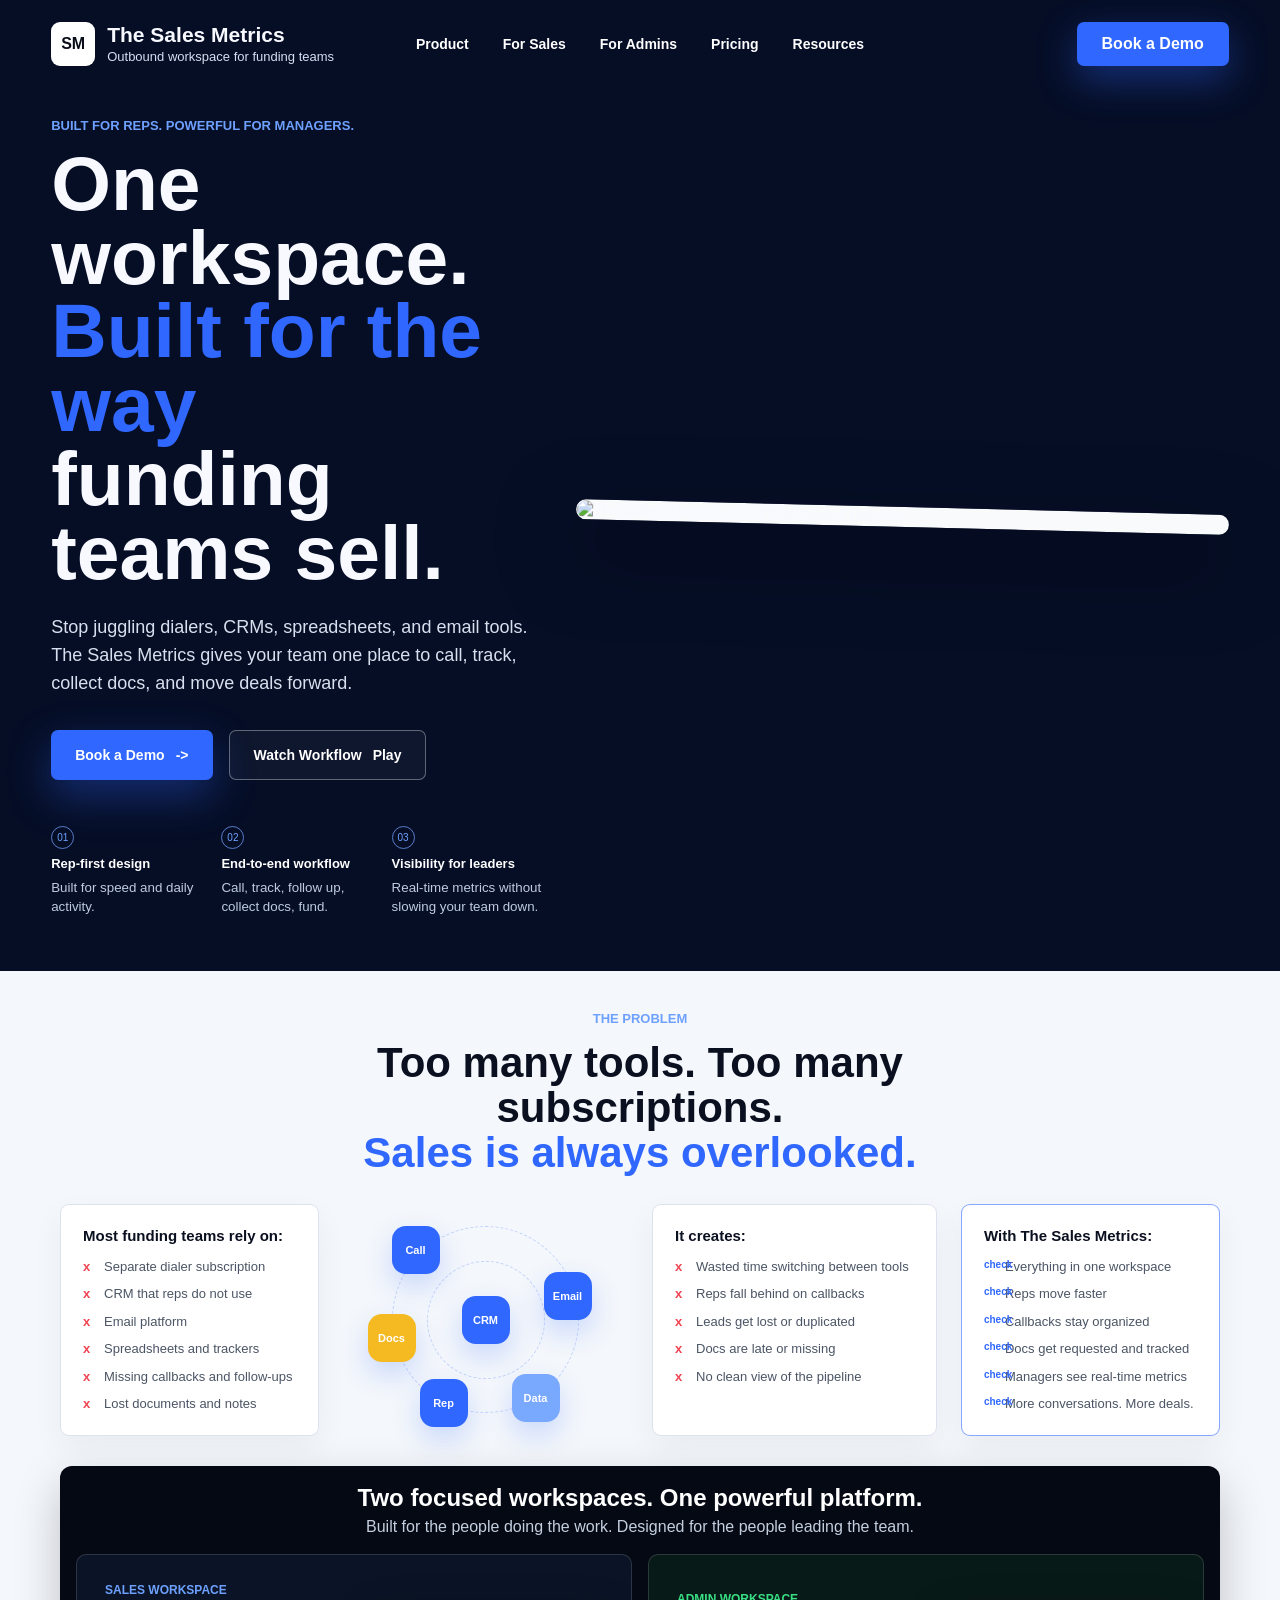
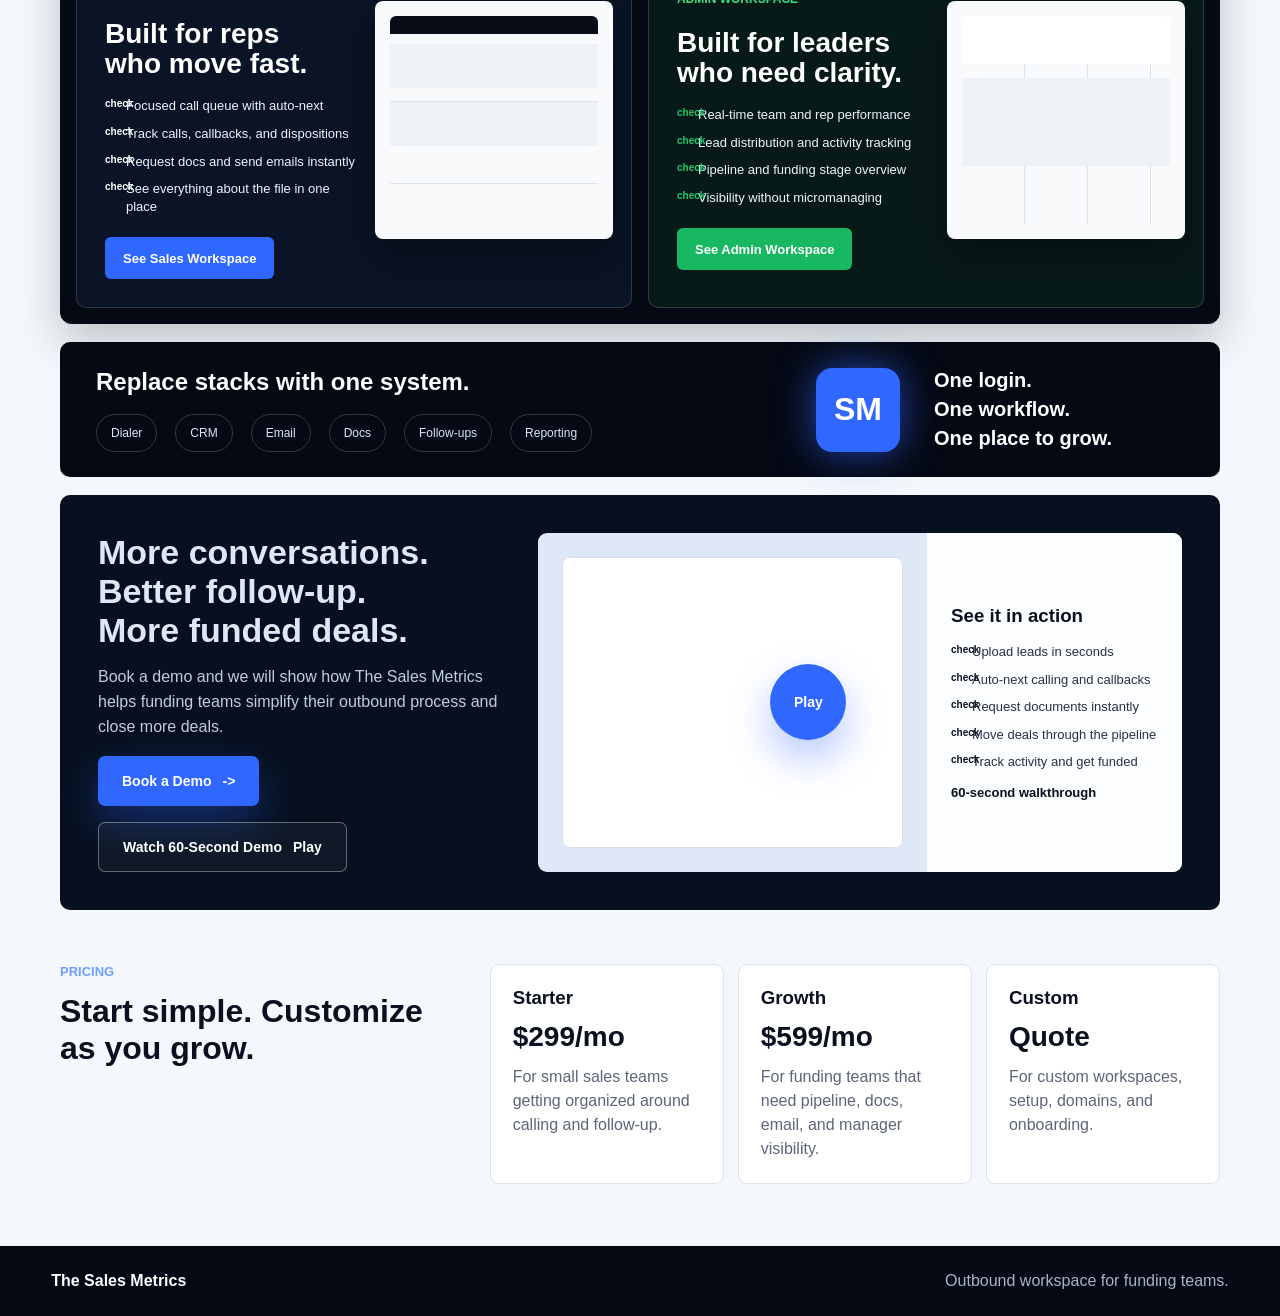
==== index.html @ 5a785427 "Add files via upload" ====
<!doctype html>
<html lang="en">
<head>
  <meta charset="utf-8">
  <meta name="viewport" content="width=device-width, initial-scale=1">
  <title>The Sales Metrics | Funding Dialer and CRM Workspace</title>
  <meta name="description" content="The Sales Metrics is an outbound workspace for funding teams: dialer, CRM pipeline, documents, follow-ups, reporting, and email tools in one platform.">
  <link rel="stylesheet" href="styles.css">
</head>
<body>
  <header class="site-header">
    <a class="brand" href="#top" aria-label="The Sales Metrics home">
      <span class="brand-mark">SM</span>
      <span>
        <strong>The Sales Metrics</strong>
        <small>Outbound workspace for funding teams</small>
      </span>
    </a>
    <nav class="nav-links" aria-label="Primary navigation">
      <a href="#product">Product</a>
      <a href="#sales">For Sales</a>
      <a href="#admins">For Admins</a>
      <a href="#pricing">Pricing</a>
      <a href="#resources">Resources</a>
    </nav>
    <a class="header-action" href="mailto:alexandra@lexcapitalgroup.net?subject=The%20Sales%20Metrics%20demo">Book a Demo</a>
  </header>

  <main id="top">
    <section class="hero">
      <div class="hero-copy">
        <p class="eyebrow">Built for reps. Powerful for managers.</p>
        <h1>One workspace.<br><span>Built for the way</span><br>funding teams sell.</h1>
        <p>Stop juggling dialers, CRMs, spreadsheets, and email tools. The Sales Metrics gives your team one place to call, track, collect docs, and move deals forward.</p>
        <div class="hero-actions">
          <a class="primary-action" href="mailto:alexandra@lexcapitalgroup.net?subject=The%20Sales%20Metrics%20demo">Book a Demo <span>-></span></a>
          <a class="secondary-action" href="#demo">Watch Workflow <span>Play</span></a>
        </div>
        <div class="hero-points">
          <article>
            <span>01</span>
            <strong>Rep-first design</strong>
            <small>Built for speed and daily activity.</small>
          </article>
          <article>
            <span>02</span>
            <strong>End-to-end workflow</strong>
            <small>Call, track, follow up, collect docs, fund.</small>
          </article>
          <article>
            <span>03</span>
            <strong>Visibility for leaders</strong>
            <small>Real-time metrics without slowing your team down.</small>
          </article>
        </div>
      </div>

      <div class="hero-product" aria-label="The Sales Metrics product preview">
        <img class="product-screenshot" src="assets/dialer-preview-redacted.png" alt="The Sales Metrics dialer workspace preview">
      </div>
    </section>

    <section class="problem" id="product">
      <p class="eyebrow center">The problem</p>
      <h2>Too many tools. Too many subscriptions.<br><span>Sales is always overlooked.</span></h2>
      <div class="problem-grid">
        <article class="list-card">
          <h3>Most funding teams rely on:</h3>
          <ul>
            <li>Separate dialer subscription</li>
            <li>CRM that reps do not use</li>
            <li>Email platform</li>
            <li>Spreadsheets and trackers</li>
            <li>Missing callbacks and follow-ups</li>
            <li>Lost documents and notes</li>
          </ul>
        </article>
        <article class="tool-orbit" aria-label="Disconnected sales tools">
          <span>Call</span><span>CRM</span><span>Email</span><span>Docs</span><span>Rep</span><span>Data</span>
        </article>
        <article class="list-card">
          <h3>It creates:</h3>
          <ul>
            <li>Wasted time switching between tools</li>
            <li>Reps fall behind on callbacks</li>
            <li>Leads get lost or duplicated</li>
            <li>Docs are late or missing</li>
            <li>No clean view of the pipeline</li>
          </ul>
        </article>
        <article class="list-card positive">
          <h3>With The Sales Metrics:</h3>
          <ul>
            <li>Everything in one workspace</li>
            <li>Reps move faster</li>
            <li>Callbacks stay organized</li>
            <li>Docs get requested and tracked</li>
            <li>Managers see real-time metrics</li>
            <li>More conversations. More deals.</li>
          </ul>
        </article>
      </div>
    </section>

    <section class="workspace-strip">
      <div class="section-title">
        <h2>Two focused workspaces. One powerful platform.</h2>
        <p>Built for the people doing the work. Designed for the people leading the team.</p>
      </div>
      <div class="workspace-grid">
        <article class="workspace-card sales-card" id="sales">
          <p class="card-label">Sales workspace</p>
          <h3>Built for reps<br>who move fast.</h3>
          <ul>
            <li>Focused call queue with auto-next</li>
            <li>Track calls, callbacks, and dispositions</li>
            <li>Request docs and send emails instantly</li>
            <li>See everything about the file in one place</li>
          </ul>
          <a href="mailto:alexandra@lexcapitalgroup.net?subject=Sales%20workspace%20demo">See Sales Workspace</a>
          <div class="small-preview sales-preview"></div>
        </article>
        <article class="workspace-card admin-card" id="admins">
          <p class="card-label">Admin workspace</p>
          <h3>Built for leaders<br>who need clarity.</h3>
          <ul>
            <li>Real-time team and rep performance</li>
            <li>Lead distribution and activity tracking</li>
            <li>Pipeline and funding stage overview</li>
            <li>Visibility without micromanaging</li>
          </ul>
          <a href="mailto:alexandra@lexcapitalgroup.net?subject=Admin%20workspace%20demo">See Admin Workspace</a>
          <div class="small-preview admin-preview"></div>
        </article>
      </div>
    </section>

    <section class="system-row" id="resources">
      <div>
        <h2>Replace stacks with one system.</h2>
        <div class="stack-flow">
          <span>Dialer</span><span>CRM</span><span>Email</span><span>Docs</span><span>Follow-ups</span><span>Reporting</span>
        </div>
      </div>
      <strong>SM</strong>
      <p>One login.<br>One workflow.<br>One place to grow.</p>
    </section>

    <section class="demo-panel" id="demo">
      <div>
        <h2>More conversations.<br>Better follow-up.<br>More funded deals.</h2>
        <p>Book a demo and we will show how The Sales Metrics helps funding teams simplify their outbound process and close more deals.</p>
        <div class="hero-actions">
          <a class="primary-action" href="mailto:alexandra@lexcapitalgroup.net?subject=The%20Sales%20Metrics%20demo">Book a Demo <span>-></span></a>
          <a class="secondary-action" href="mailto:alexandra@lexcapitalgroup.net?subject=60-second%20demo%20request">Watch 60-Second Demo <span>Play</span></a>
        </div>
      </div>
      <div class="demo-card">
        <button type="button">Play</button>
        <aside>
          <h3>See it in action</h3>
          <ul>
            <li>Upload leads in seconds</li>
            <li>Auto-next calling and callbacks</li>
            <li>Request documents instantly</li>
            <li>Move deals through the pipeline</li>
            <li>Track activity and get funded</li>
          </ul>
          <strong>60-second walkthrough</strong>
        </aside>
      </div>
    </section>

    <section class="pricing" id="pricing">
      <div>
        <p class="eyebrow">Pricing</p>
        <h2>Start simple. Customize as you grow.</h2>
      </div>
      <div class="pricing-grid">
        <article><h3>Starter</h3><strong>$299/mo</strong><p>For small sales teams getting organized around calling and follow-up.</p></article>
        <article><h3>Growth</h3><strong>$599/mo</strong><p>For funding teams that need pipeline, docs, email, and manager visibility.</p></article>
        <article><h3>Custom</h3><strong>Quote</strong><p>For custom workspaces, setup, domains, and onboarding.</p></article>
      </div>
    </section>
  </main>

  <footer class="site-footer">
    <span>The Sales Metrics</span>
    <span>Outbound workspace for funding teams.</span>
  </footer>
</body>
</html>
---- styles.css ----
:root {
  --bg: #050915;
  --bg-2: #07111f;
  --panel: #0a1426;
  --panel-2: #0e1b31;
  --text: #f7f9ff;
  --muted: #aeb9cc;
  --blue: #2f67ff;
  --blue-2: #6ea1ff;
  --green: #22c66b;
  --line: rgba(255, 255, 255, .14);
  --dark-line: rgba(9, 17, 31, .12);
  --white: #ffffff;
  --ink: #0a1020;
}

* { box-sizing: border-box; }
html { scroll-behavior: smooth; }
body {
  margin: 0;
  color: var(--ink);
  font-family: Arial, Helvetica, sans-serif;
  background: #f4f7fb;
}
a { color: inherit; text-decoration: none; }
button, input, select, textarea { font: inherit; }

.site-header {
  position: absolute;
  z-index: 10;
  top: 0;
  left: 0;
  right: 0;
  display: grid;
  grid-template-columns: 1fr auto 1fr;
  align-items: center;
  gap: 24px;
  padding: 22px clamp(22px, 4vw, 64px);
  color: var(--text);
}
.brand {
  display: inline-flex;
  align-items: center;
  gap: 12px;
  min-width: 0;
}
.brand-mark {
  display: grid;
  width: 44px;
  height: 44px;
  place-items: center;
  border-radius: 9px;
  color: #080d18;
  background: #fff;
  font-weight: 900;
  font-size: 16px;
}
.brand strong { display: block; font-size: 21px; line-height: 1; }
.brand small { display: block; margin-top: 4px; color: #d6def0; font-size: 13px; }
.nav-links {
  display: flex;
  align-items: center;
  gap: 34px;
  color: #fff;
  font-size: 14px;
  font-weight: 800;
}
.header-action {
  justify-self: end;
  display: inline-flex;
  align-items: center;
  justify-content: center;
  min-height: 44px;
  padding: 0 25px;
  border-radius: 7px;
  color: #fff;
  background: var(--blue);
  font-weight: 900;
  box-shadow: 0 14px 38px rgba(47, 103, 255, .38);
}

.hero {
  position: relative;
  display: grid;
  grid-template-columns: minmax(360px, .86fr) minmax(520px, 1.14fr);
  gap: 32px;
  min-height: 680px;
  overflow: hidden;
  padding: 118px clamp(22px, 4vw, 64px) 54px;
  color: var(--text);
  background: #030713;
}
.hero::before {
  content: "";
  position: absolute;
  inset: 0;
  background: rgba(47, 103, 255, .08);
}
.hero-copy,
.hero-product {
  position: relative;
  z-index: 1;
}
.hero-copy {
  align-self: center;
  max-width: 650px;
}
.eyebrow {
  margin: 0 0 14px;
  color: var(--blue-2);
  font-size: 13px;
  font-weight: 900;
  letter-spacing: 0;
  text-transform: uppercase;
}
.eyebrow.center { text-align: center; }
h1, h2, h3, h4, p { margin-top: 0; }
h1 {
  margin-bottom: 25px;
  font-size: clamp(52px, 6vw, 86px);
  line-height: .96;
  letter-spacing: 0;
}
h1 span { color: var(--blue); }
.hero-copy > p:not(.eyebrow) {
  max-width: 570px;
  margin-bottom: 32px;
  color: #d8e0ef;
  font-size: 18px;
  line-height: 1.55;
}
.hero-actions {
  display: flex;
  flex-wrap: wrap;
  gap: 16px;
}
.primary-action,
.secondary-action {
  display: inline-flex;
  align-items: center;
  justify-content: center;
  gap: 11px;
  min-height: 50px;
  padding: 0 24px;
  border-radius: 7px;
  font-size: 14px;
  font-weight: 900;
}
.primary-action {
  color: #fff;
  background: var(--blue);
  box-shadow: 0 16px 42px rgba(47, 103, 255, .35);
}
.secondary-action {
  border: 1px solid rgba(255, 255, 255, .34);
  color: #fff;
  background: rgba(255, 255, 255, .04);
}
.hero-points {
  display: grid;
  grid-template-columns: repeat(3, minmax(0, 1fr));
  gap: 18px;
  margin-top: 46px;
}
.hero-points article {
  display: grid;
  gap: 7px;
  min-width: 0;
}
.hero-points span {
  display: grid;
  width: 23px;
  height: 23px;
  place-items: center;
  border: 1px solid rgba(115, 160, 255, .75);
  border-radius: 50%;
  color: var(--blue-2);
  font-size: 10px;
}
.hero-points strong { color: #fff; font-size: 13px; }
.hero-points small { color: #bfcbdd; line-height: 1.45; }

.hero-product {
  display: grid;
  align-items: center;
  min-width: 0;
}
.product-screenshot {
  display: block;
  width: 100%;
  border: 1px solid rgba(255, 255, 255, .22);
  border-radius: 18px;
  background: #f8fafc;
  box-shadow: 0 28px 80px rgba(0, 0, 0, .62);
  transform: rotate(1.4deg);
}
.app-preview {
  display: grid;
  grid-template-columns: 170px 1fr;
  min-height: 520px;
  overflow: hidden;
  border: 1px solid rgba(255, 255, 255, .22);
  border-radius: 18px;
  background: #f8fafc;
  box-shadow: 0 28px 80px rgba(0, 0, 0, .62);
  transform: rotate(1.4deg);
}
.preview-sidebar {
  display: grid;
  align-content: start;
  gap: 12px;
  padding: 18px;
  border-right: 1px solid #d8dee8;
  background: #eef2f7;
  color: #111827;
}
.mini-brand {
  display: flex;
  align-items: center;
  gap: 8px;
  margin-bottom: 8px;
  font-size: 12px;
  font-weight: 900;
}
.mini-brand span {
  display: grid;
  width: 28px;
  height: 28px;
  place-items: center;
  border-radius: 6px;
  color: #fff;
  background: #111827;
}
.preview-sidebar label {
  color: #64748b;
  font-size: 10px;
  font-weight: 900;
  text-transform: uppercase;
}
.mini-input,
.check-line {
  height: 34px;
  border: 1px solid #d7dde7;
  border-radius: 5px;
  background: #fff;
}
.mini-input.short { width: 80%; }
.check-line { height: 13px; border: 0; background: #dce5f2; }
.preview-sidebar button,
.preview-top button,
.send-button {
  min-height: 32px;
  border: 0;
  border-radius: 5px;
  color: #fff;
  background: #060a12;
  font-size: 11px;
  font-weight: 900;
}
.preview-main {
  display: grid;
  align-content: start;
  gap: 12px;
  padding: 18px;
  color: #111827;
}
.preview-top {
  display: flex;
  align-items: center;
  justify-content: space-between;
  gap: 16px;
}
.preview-top h3 { margin-bottom: 2px; font-size: 18px; }
.preview-top p { margin: 0; color: #64748b; font-size: 12px; }
.preview-top button { padding: 0 13px; background: #fff; color: #111827; border: 1px solid #d7dde7; }
.preview-tabs {
  display: flex;
  flex-wrap: wrap;
  gap: 7px;
}
.preview-tabs span {
  display: inline-flex;
  align-items: center;
  min-height: 26px;
  padding: 0 10px;
  border: 1px solid #d7dde7;
  border-radius: 5px;
  background: #fff;
  font-size: 10px;
  font-weight: 900;
}
.preview-tabs .active { color: #fff; background: #050914; border-color: #050914; }
.preview-stats {
  display: grid;
  grid-template-columns: repeat(4, 1fr);
  gap: 9px;
}
.preview-stats div,
.preview-grid section,
.preview-grid aside {
  border: 1px solid #d7dde7;
  border-radius: 8px;
  background: #fff;
}
.preview-stats div { padding: 13px; }
.preview-stats strong { display: block; font-size: 19px; }
.preview-stats small { color: #64748b; }
.preview-grid {
  display: grid;
  grid-template-columns: minmax(0, 1fr) 190px;
  gap: 10px;
}
.preview-grid section,
.preview-grid aside { padding: 14px; }
.preview-grid h4 { margin-bottom: 10px; font-size: 13px; }
.call-box {
  display: grid;
  min-height: 90px;
  place-items: center;
  border: 1px dashed #c7d0dd;
  border-radius: 6px;
  color: #64748b;
  font-size: 12px;
}
.form-grid {
  display: grid;
  grid-template-columns: repeat(2, 1fr);
  gap: 8px;
  margin: 12px 0;
}
.form-grid span,
.preview-grid aside div {
  display: block;
  height: 37px;
  border: 1px solid #d7dde7;
  border-radius: 5px;
  background: #f8fafc;
}
.send-button { width: 48%; }
.preview-grid aside strong { display: block; margin-bottom: 4px; font-size: 15px; }
.preview-grid aside p { color: #64748b; font-size: 12px; }
.preview-grid aside div { margin-top: 8px; height: 45px; }

.problem,
.workspace-strip,
.system-row,
.demo-panel,
.pricing {
  width: min(1160px, calc(100% - 44px));
  margin: 0 auto;
}
.problem { padding: 40px 0 30px; }
.problem h2 {
  margin: 0 auto 28px;
  max-width: 720px;
  text-align: center;
  font-size: clamp(28px, 4vw, 42px);
  line-height: 1.08;
}
.problem h2 span { color: var(--blue); }
.problem-grid {
  display: grid;
  grid-template-columns: 1fr 1.1fr 1.1fr 1fr;
  gap: 24px;
  align-items: stretch;
}
.list-card {
  padding: 22px;
  border: 1px solid #dce3ef;
  border-radius: 9px;
  background: #fff;
  box-shadow: 0 12px 32px rgba(19, 33, 56, .05);
}
.list-card h3 { font-size: 15px; margin-bottom: 14px; }
.list-card ul,
.workspace-card ul,
.demo-card ul {
  display: grid;
  gap: 10px;
  margin: 0;
  padding: 0;
  list-style: none;
}
.list-card li,
.workspace-card li,
.demo-card li {
  position: relative;
  padding-left: 21px;
  color: #4b5565;
  font-size: 13px;
  line-height: 1.35;
}
.list-card li::before {
  content: "x";
  position: absolute;
  left: 0;
  color: #f04452;
  font-weight: 900;
}
.list-card.positive { border-color: rgba(47, 103, 255, .58); }
.list-card.positive li::before {
  content: "check";
  color: var(--blue);
  font-size: 10px;
}
.tool-orbit {
  position: relative;
  display: grid;
  min-height: 210px;
  place-items: center;
}
.tool-orbit::before,
.tool-orbit::after {
  content: "";
  position: absolute;
  border: 1px dashed rgba(47, 103, 255, .25);
  border-radius: 50%;
}
.tool-orbit::before { width: 185px; height: 185px; }
.tool-orbit::after { width: 116px; height: 116px; }
.tool-orbit span {
  position: absolute;
  display: grid;
  width: 48px;
  height: 48px;
  place-items: center;
  border-radius: 14px;
  color: #fff;
  background: var(--blue);
  box-shadow: 0 12px 28px rgba(47, 103, 255, .22);
  font-size: 11px;
  font-weight: 900;
}
.tool-orbit span:nth-child(1) { transform: translate(-70px, -70px); }
.tool-orbit span:nth-child(2) { transform: translate(0, 0); }
.tool-orbit span:nth-child(3) { transform: translate(82px, -24px); }
.tool-orbit span:nth-child(4) { transform: translate(-94px, 18px); background: #f5ba22; }
.tool-orbit span:nth-child(5) { transform: translate(-42px, 83px); }
.tool-orbit span:nth-child(6) { transform: translate(50px, 78px); background: #79a8ff; }

.workspace-strip {
  margin-top: 0;
  padding: 18px 16px 16px;
  border-radius: 12px;
  color: #fff;
  background: #050914;
  box-shadow: 0 18px 46px rgba(5, 9, 20, .22);
}
.section-title { text-align: center; }
.section-title h2 { margin-bottom: 6px; font-size: 24px; }
.section-title p { margin-bottom: 18px; color: #c4cfdf; }
.workspace-grid {
  display: grid;
  grid-template-columns: repeat(2, 1fr);
  gap: 16px;
}
.workspace-card {
  position: relative;
  display: grid;
  min-height: 332px;
  align-content: center;
  overflow: hidden;
  padding: 28px 48% 28px 28px;
  border: 1px solid var(--line);
  border-radius: 10px;
  background: var(--panel);
}
.admin-card { background: #081a18; }
.card-label {
  margin-bottom: 22px;
  color: var(--blue-2);
  font-size: 12px;
  font-weight: 900;
  text-transform: uppercase;
}
.admin-card .card-label { color: #38df83; }
.workspace-card h3 { margin-bottom: 18px; font-size: 28px; line-height: 1.08; }
.workspace-card li { color: #eef4ff; }
.workspace-card li::before,
.demo-card li::before {
  content: "check";
  position: absolute;
  left: 0;
  color: #fff;
  font-size: 10px;
  font-weight: 900;
}
.admin-card li::before { color: var(--green); }
.workspace-card a {
  display: inline-flex;
  align-items: center;
  justify-content: center;
  width: fit-content;
  min-height: 42px;
  margin-top: 22px;
  padding: 0 18px;
  border-radius: 6px;
  color: #fff;
  background: var(--blue);
  font-size: 13px;
  font-weight: 900;
}
.admin-card a { background: #17b861; }
.small-preview {
  position: absolute;
  top: 46px;
  right: 18px;
  width: 43%;
  height: 238px;
  border: 1px solid rgba(255, 255, 255, .18);
  border-radius: 8px;
  background: #f8fafc;
  box-shadow: 0 18px 40px rgba(0, 0, 0, .34);
}
.small-preview::before {
  content: "";
  position: absolute;
  inset: 14px;
  border-radius: 6px;
  background:
    linear-gradient(#080d18 0 18px, transparent 18px 28px, #eef2f7 28px 72px, transparent 72px 86px, #eef2f7 86px 130px, transparent 130px),
    repeating-linear-gradient(0deg, transparent 0 40px, #dce3ef 40px 41px);
}
.admin-preview::before {
  background:
    linear-gradient(#fff 0 48px, transparent 48px 62px, #eef2f7 62px 150px, transparent 150px),
    repeating-linear-gradient(90deg, transparent 0 62px, #dce3ef 62px 63px);
}

.system-row {
  display: grid;
  grid-template-columns: 1fr 90px 250px;
  gap: 28px;
  align-items: center;
  margin-top: 18px;
  padding: 24px 36px;
  border-radius: 10px;
  color: #fff;
  background: #050914;
}
.system-row h2 { margin-bottom: 18px; font-size: 24px; }
.stack-flow {
  display: flex;
  flex-wrap: wrap;
  gap: 18px;
}
.stack-flow span {
  display: inline-flex;
  align-items: center;
  min-height: 38px;
  padding: 0 14px;
  border: 1px solid rgba(255,255,255,.18);
  border-radius: 999px;
  color: #dbe6fb;
  font-size: 12px;
}
.system-row > strong {
  display: grid;
  width: 84px;
  height: 84px;
  place-items: center;
  border-radius: 16px;
  background: var(--blue);
  box-shadow: 0 0 38px rgba(47, 103, 255, .65);
  font-size: 32px;
}
.system-row p {
  margin: 0;
  color: #fff;
  font-size: 20px;
  font-weight: 900;
  line-height: 1.45;
}

.demo-panel {
  display: grid;
  grid-template-columns: .78fr 1.22fr;
  gap: 28px;
  align-items: stretch;
  margin-top: 18px;
  padding: 38px;
  border-radius: 10px;
  color: #fff;
  background: #07101f;
}
.demo-panel h2 {
  margin-bottom: 16px;
  color: #dfe7f7;
  font-size: 34px;
  line-height: 1.14;
}
.demo-panel p {
  max-width: 420px;
  color: #c1ccdd;
  line-height: 1.55;
}
.demo-card {
  position: relative;
  display: grid;
  grid-template-columns: 1fr 255px;
  min-height: 230px;
  overflow: hidden;
  border-radius: 9px;
  background: #dfe8f6;
}
.demo-card::before {
  content: "";
  margin: 24px;
  border-radius: 8px;
  background: #fff;
  box-shadow: inset 0 0 0 1px #d8dee8;
}
.demo-card button {
  position: absolute;
  left: 42%;
  top: 50%;
  width: 76px;
  height: 76px;
  border: 0;
  border-radius: 50%;
  color: #fff;
  background: var(--blue);
  box-shadow: 0 18px 40px rgba(47, 103, 255, .36);
  font-size: 14px;
  font-weight: 900;
  transform: translate(-50%, -50%);
}
.demo-card aside {
  display: grid;
  align-content: center;
  padding: 24px;
  color: var(--ink);
  background: rgba(255, 255, 255, .92);
}
.demo-card h3 { margin-bottom: 16px; }
.demo-card li { color: #263247; }
.demo-card li::before { color: var(--ink); }
.demo-card strong { margin-top: 14px; font-size: 13px; }

.pricing {
  display: grid;
  grid-template-columns: .55fr 1fr;
  gap: 28px;
  padding: 54px 0 62px;
}
.pricing h2 { font-size: 32px; }
.pricing-grid {
  display: grid;
  grid-template-columns: repeat(3, 1fr);
  gap: 14px;
}
.pricing-grid article {
  padding: 22px;
  border: 1px solid #dce3ef;
  border-radius: 9px;
  background: #fff;
}
.pricing-grid h3 { margin-bottom: 12px; }
.pricing-grid strong { display: block; margin-bottom: 12px; font-size: 28px; }
.pricing-grid p { margin-bottom: 0; color: #5c6677; line-height: 1.5; }

.site-footer {
  display: flex;
  justify-content: space-between;
  gap: 18px;
  padding: 26px clamp(22px, 4vw, 64px);
  color: #aab4c5;
  background: #050914;
}
.site-footer span:first-child { color: #fff; font-weight: 900; }

@media (max-width: 1050px) {
  .site-header { grid-template-columns: 1fr auto; }
  .nav-links { display: none; }
  .hero { grid-template-columns: 1fr; padding-top: 110px; }
  .product-screenshot { transform: none; }
  .app-preview { transform: none; }
  .problem-grid { grid-template-columns: repeat(2, 1fr); }
  .workspace-grid,
  .demo-panel,
  .pricing { grid-template-columns: 1fr; }
  .system-row { grid-template-columns: 1fr; }
}

@media (max-width: 720px) {
  .site-header {
    position: relative;
    grid-template-columns: 1fr;
    background: #050914;
  }
  .header-action { justify-self: stretch; }
  .hero {
    min-height: auto;
    padding-top: 42px;
  }
  .hero-points,
  .problem-grid,
  .pricing-grid,
  .preview-stats,
  .preview-grid { grid-template-columns: 1fr; }
  .app-preview { grid-template-columns: 1fr; }
  .preview-sidebar { display: none; }
  .workspace-card { padding: 24px; }
  .small-preview { position: relative; top: auto; right: auto; width: 100%; margin-top: 20px; }
  .demo-card { grid-template-columns: 1fr; }
  .demo-card::before { min-height: 180px; }
  .demo-card button { left: 50%; top: 36%; }
  .primary-action,
  .secondary-action { width: 100%; }
  .site-footer { flex-direction: column; }
}
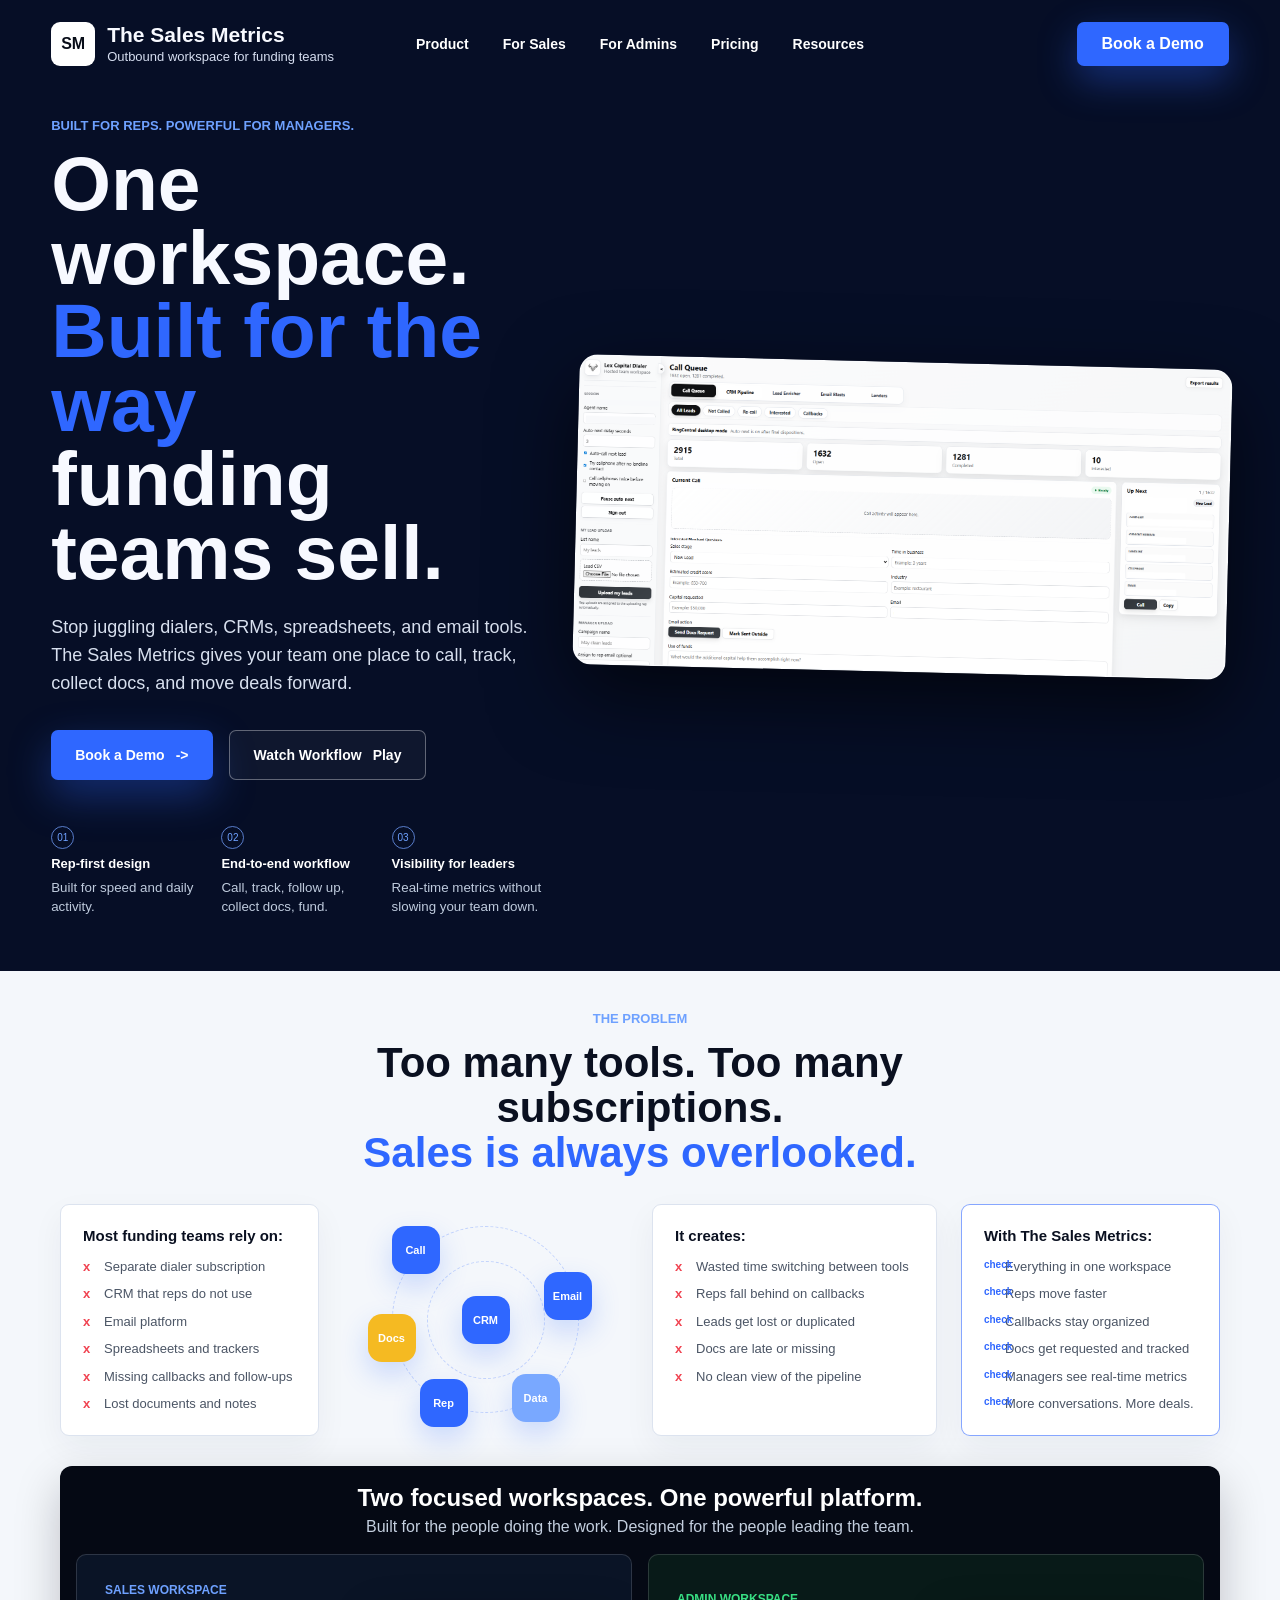
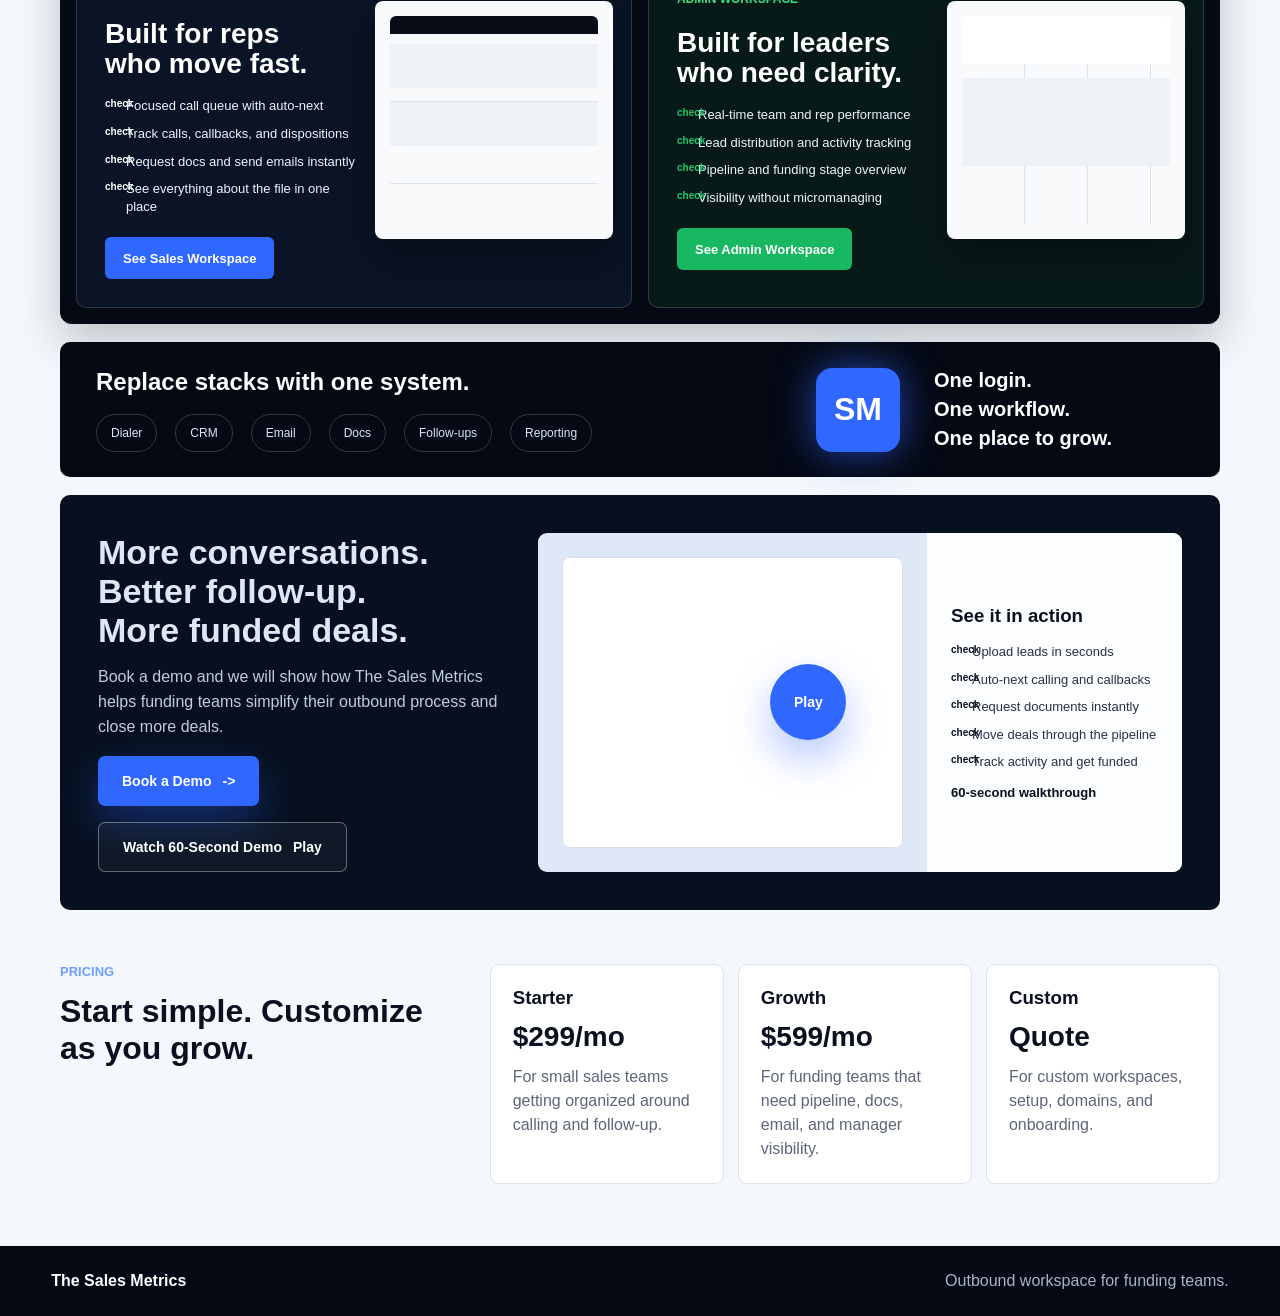
==== commit 691ec5da: "Add files via upload" ====
--- a/index.html
+++ b/index.html
@@ -156,7 +156,7 @@
         </div>
       </div>
       <div class="demo-card">
-        <button type="button">Play</button>
+        <a class="demo-play-button" href="mailto:alexandra@lexcapitalgroup.net?subject=60-second%20demo%20request">Play</a>
         <aside>
           <h3>See it in action</h3>
           <ul>
--- a/styles.css
+++ b/styles.css
@@ -610,8 +610,11 @@
   background: #fff;
   box-shadow: inset 0 0 0 1px #d8dee8;
 }
-.demo-card button {
-  position: absolute;
+.demo-play-button {
+  position: absolute;
+  display: inline-flex;
+  align-items: center;
+  justify-content: center;
   left: 42%;
   top: 50%;
   width: 76px;
@@ -623,6 +626,7 @@
   box-shadow: 0 18px 40px rgba(47, 103, 255, .36);
   font-size: 14px;
   font-weight: 900;
+  text-decoration: none;
   transform: translate(-50%, -50%);
 }
 .demo-card aside {
@@ -704,7 +708,7 @@
   .small-preview { position: relative; top: auto; right: auto; width: 100%; margin-top: 20px; }
   .demo-card { grid-template-columns: 1fr; }
   .demo-card::before { min-height: 180px; }
-  .demo-card button { left: 50%; top: 36%; }
+  .demo-play-button { left: 50%; top: 36%; }
   .primary-action,
   .secondary-action { width: 100%; }
   .site-footer { flex-direction: column; }
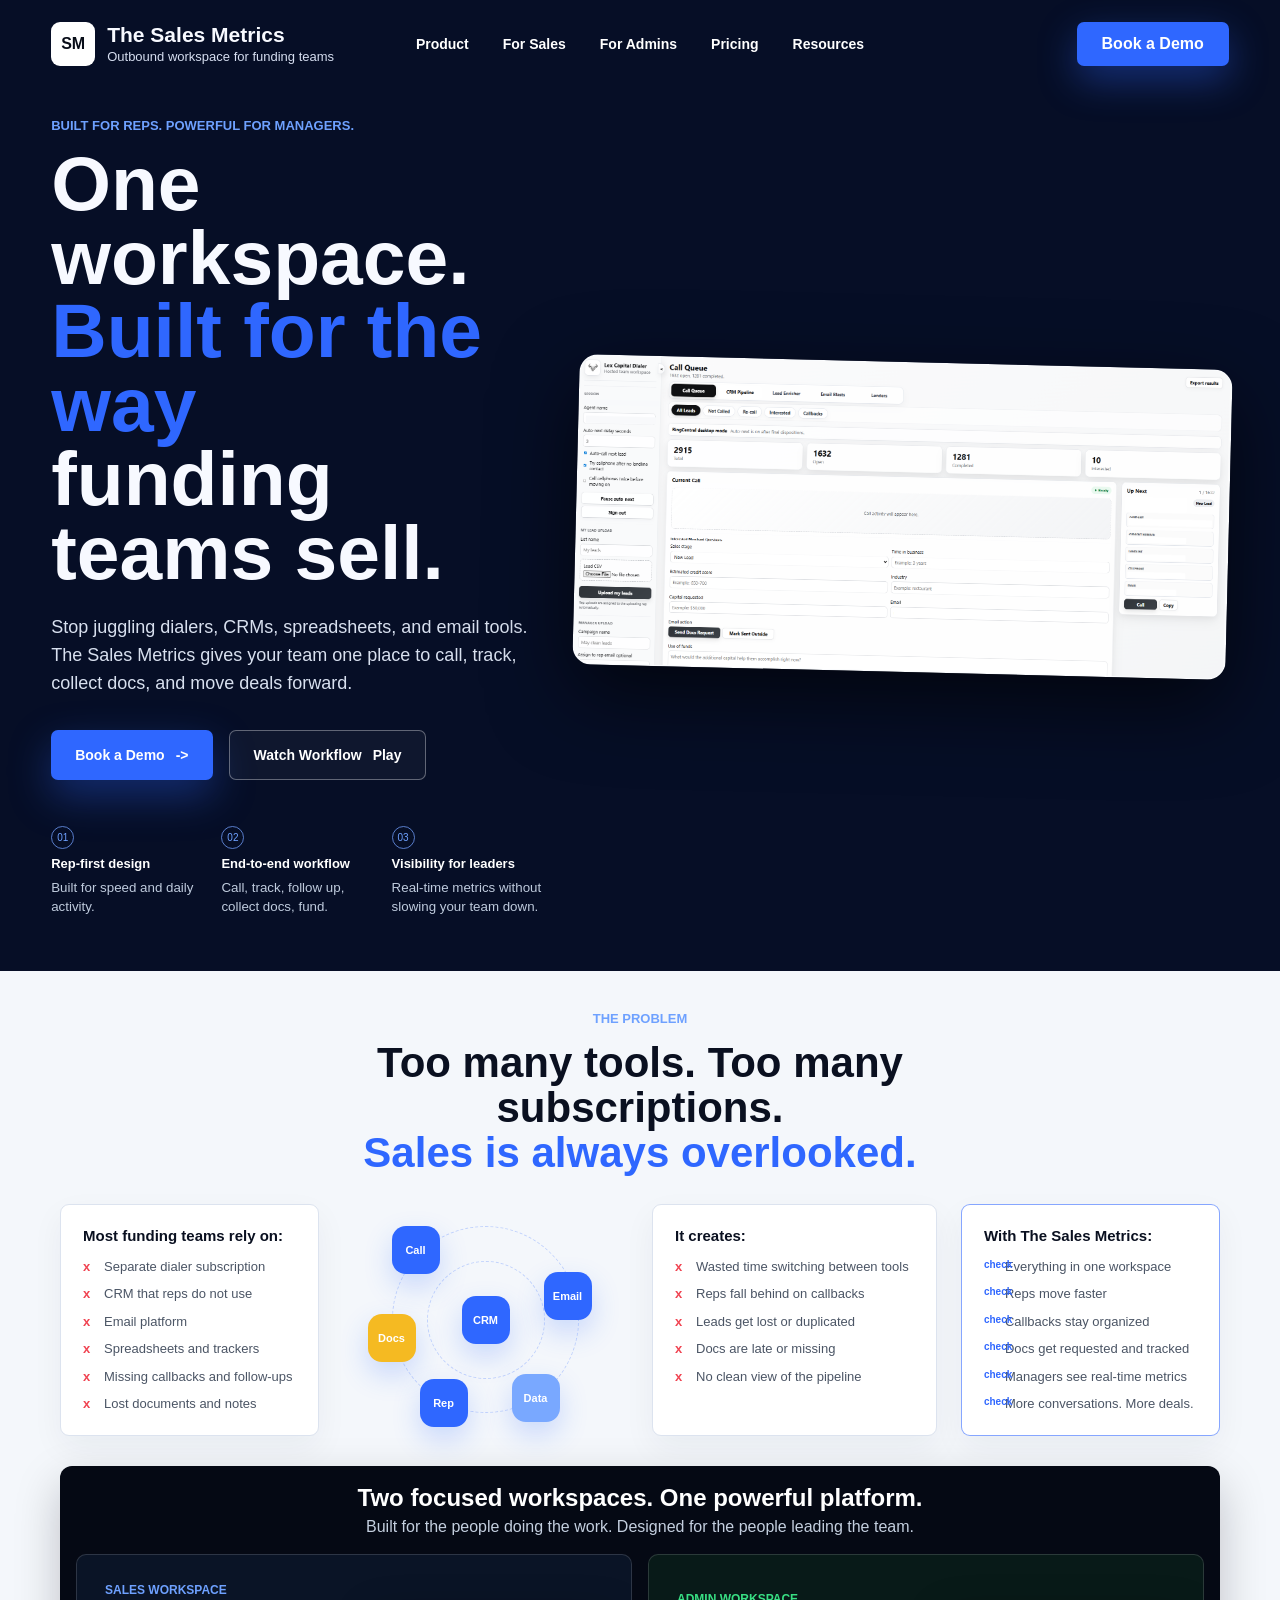
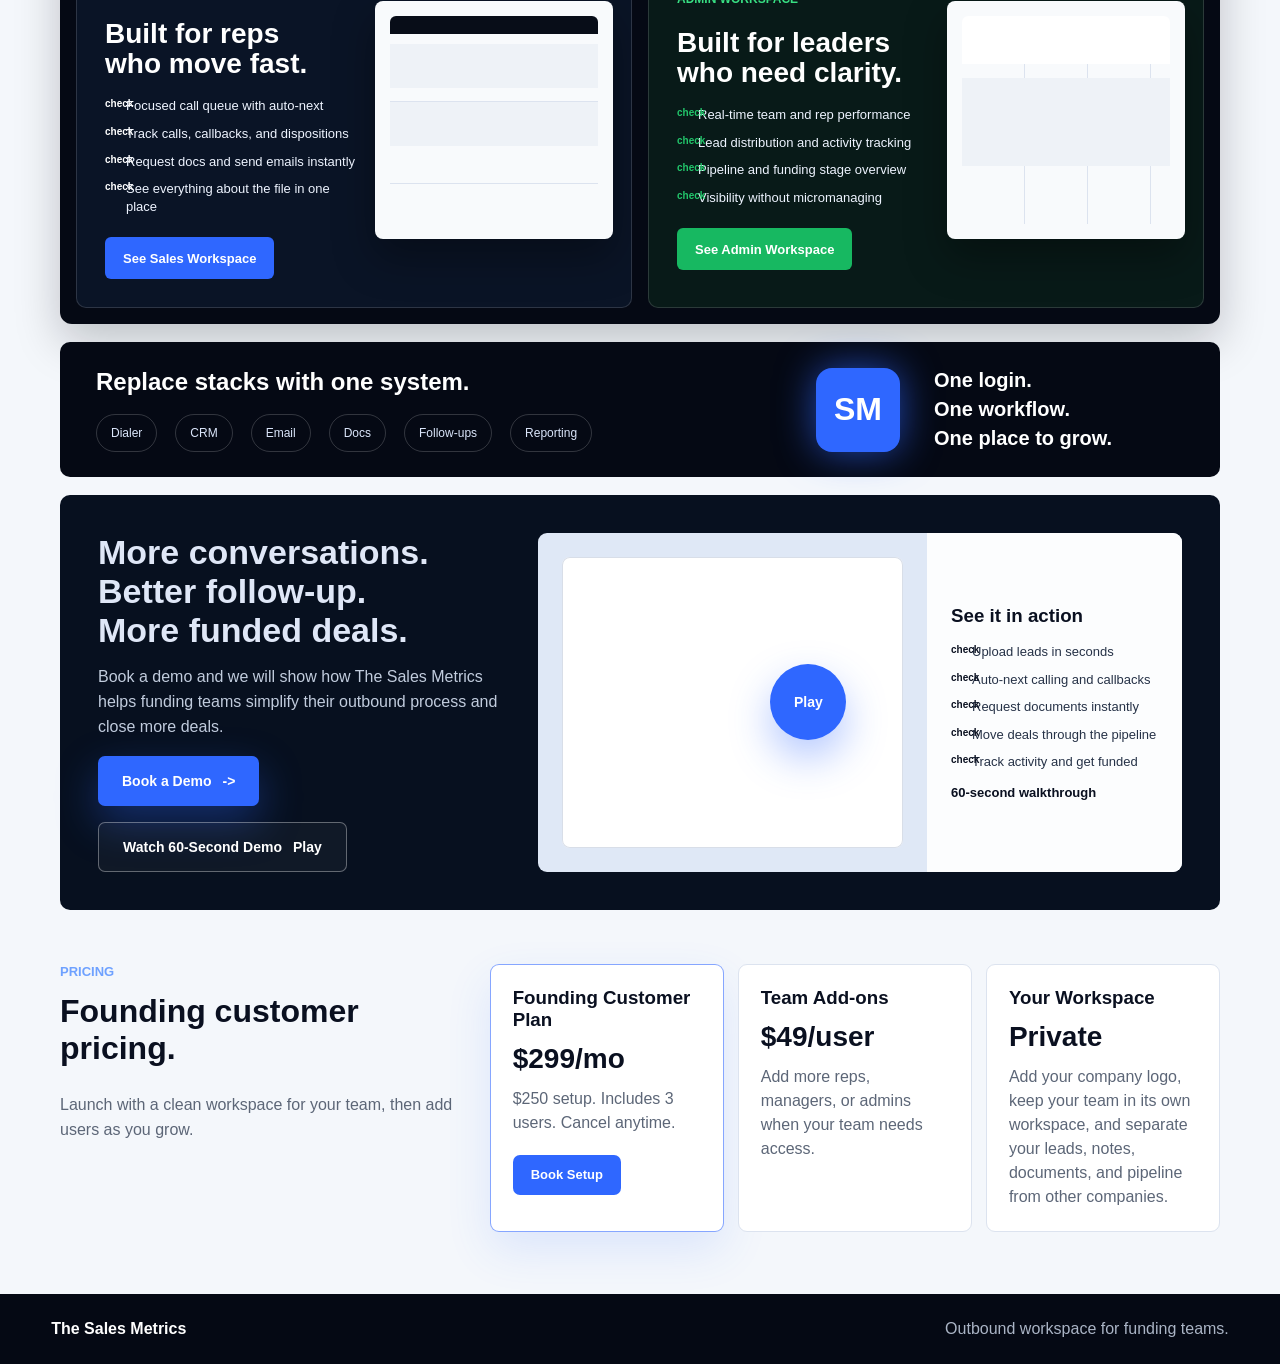
==== commit 158f750a: "Add files via upload" ====
--- a/index.html
+++ b/index.html
@@ -174,12 +174,26 @@
     <section class="pricing" id="pricing">
       <div>
         <p class="eyebrow">Pricing</p>
-        <h2>Start simple. Customize as you grow.</h2>
+        <h2>Founding customer pricing.</h2>
+        <p class="pricing-note">Launch with a clean workspace for your team, then add users as you grow.</p>
       </div>
       <div class="pricing-grid">
-        <article><h3>Starter</h3><strong>$299/mo</strong><p>For small sales teams getting organized around calling and follow-up.</p></article>
-        <article><h3>Growth</h3><strong>$599/mo</strong><p>For funding teams that need pipeline, docs, email, and manager visibility.</p></article>
-        <article><h3>Custom</h3><strong>Quote</strong><p>For custom workspaces, setup, domains, and onboarding.</p></article>
+        <article class="featured-price">
+          <h3>Founding Customer Plan</h3>
+          <strong>$299/mo</strong>
+          <p>$250 setup. Includes 3 users. Cancel anytime.</p>
+          <a href="mailto:alexandra@lexcapitalgroup.net?subject=Founding%20customer%20plan">Book Setup</a>
+        </article>
+        <article>
+          <h3>Team Add-ons</h3>
+          <strong>$49/user</strong>
+          <p>Add more reps, managers, or admins when your team needs access.</p>
+        </article>
+        <article>
+          <h3>Your Workspace</h3>
+          <strong>Private</strong>
+          <p>Add your company logo, keep your team in its own workspace, and separate your leads, notes, documents, and pipeline from other companies.</p>
+        </article>
       </div>
     </section>
   </main>
--- a/styles.css
+++ b/styles.css
@@ -648,12 +648,19 @@
   padding: 54px 0 62px;
 }
 .pricing h2 { font-size: 32px; }
+.pricing-note {
+  margin-top: 12px;
+  color: #5c6677;
+  line-height: 1.55;
+}
 .pricing-grid {
   display: grid;
   grid-template-columns: repeat(3, 1fr);
   gap: 14px;
 }
 .pricing-grid article {
+  display: grid;
+  align-content: start;
   padding: 22px;
   border: 1px solid #dce3ef;
   border-radius: 9px;
@@ -662,6 +669,25 @@
 .pricing-grid h3 { margin-bottom: 12px; }
 .pricing-grid strong { display: block; margin-bottom: 12px; font-size: 28px; }
 .pricing-grid p { margin-bottom: 0; color: #5c6677; line-height: 1.5; }
+.pricing-grid .featured-price {
+  border-color: rgba(47, 103, 255, .58);
+  box-shadow: 0 18px 46px rgba(47, 103, 255, .12);
+}
+.pricing-grid a {
+  display: inline-flex;
+  align-items: center;
+  justify-content: center;
+  width: fit-content;
+  min-height: 40px;
+  margin-top: 20px;
+  padding: 0 18px;
+  border-radius: 7px;
+  color: #fff;
+  background: var(--blue);
+  font-size: 13px;
+  font-weight: 900;
+  text-decoration: none;
+}
 
 .site-footer {
   display: flex;
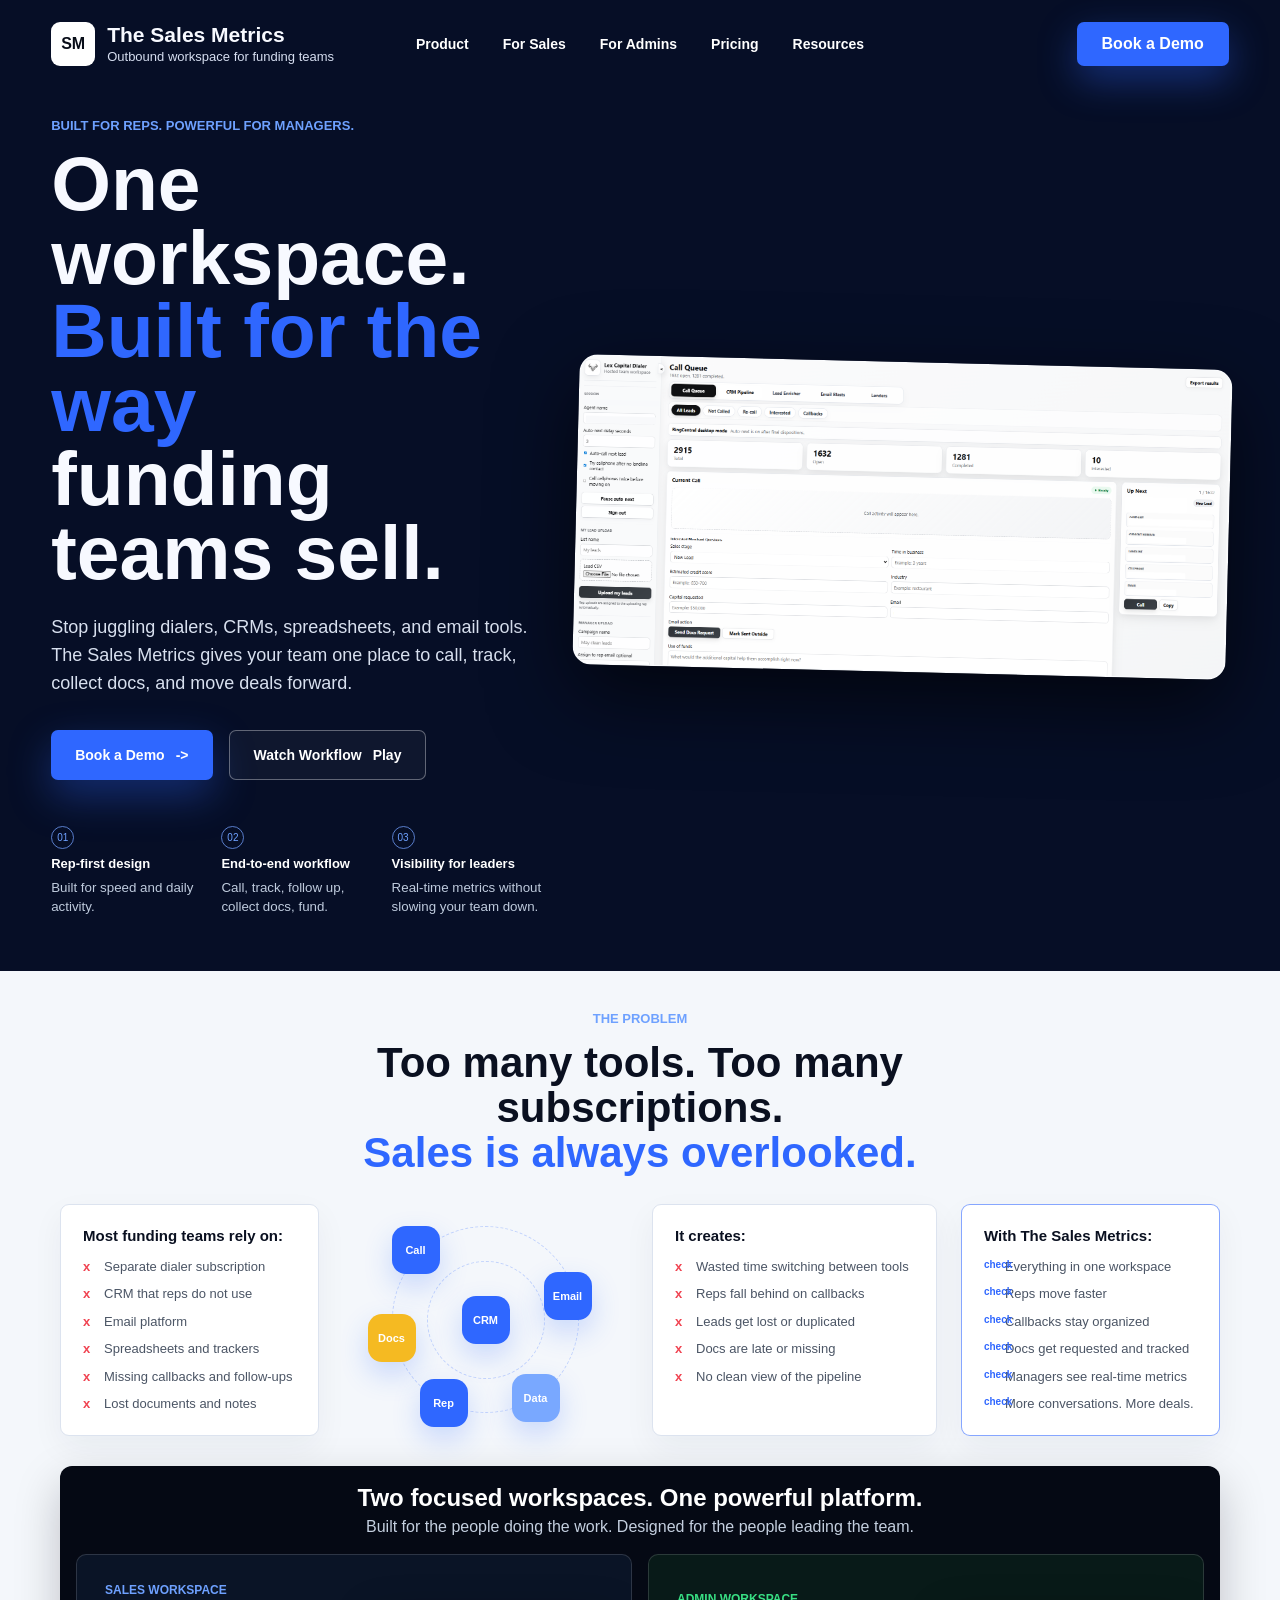
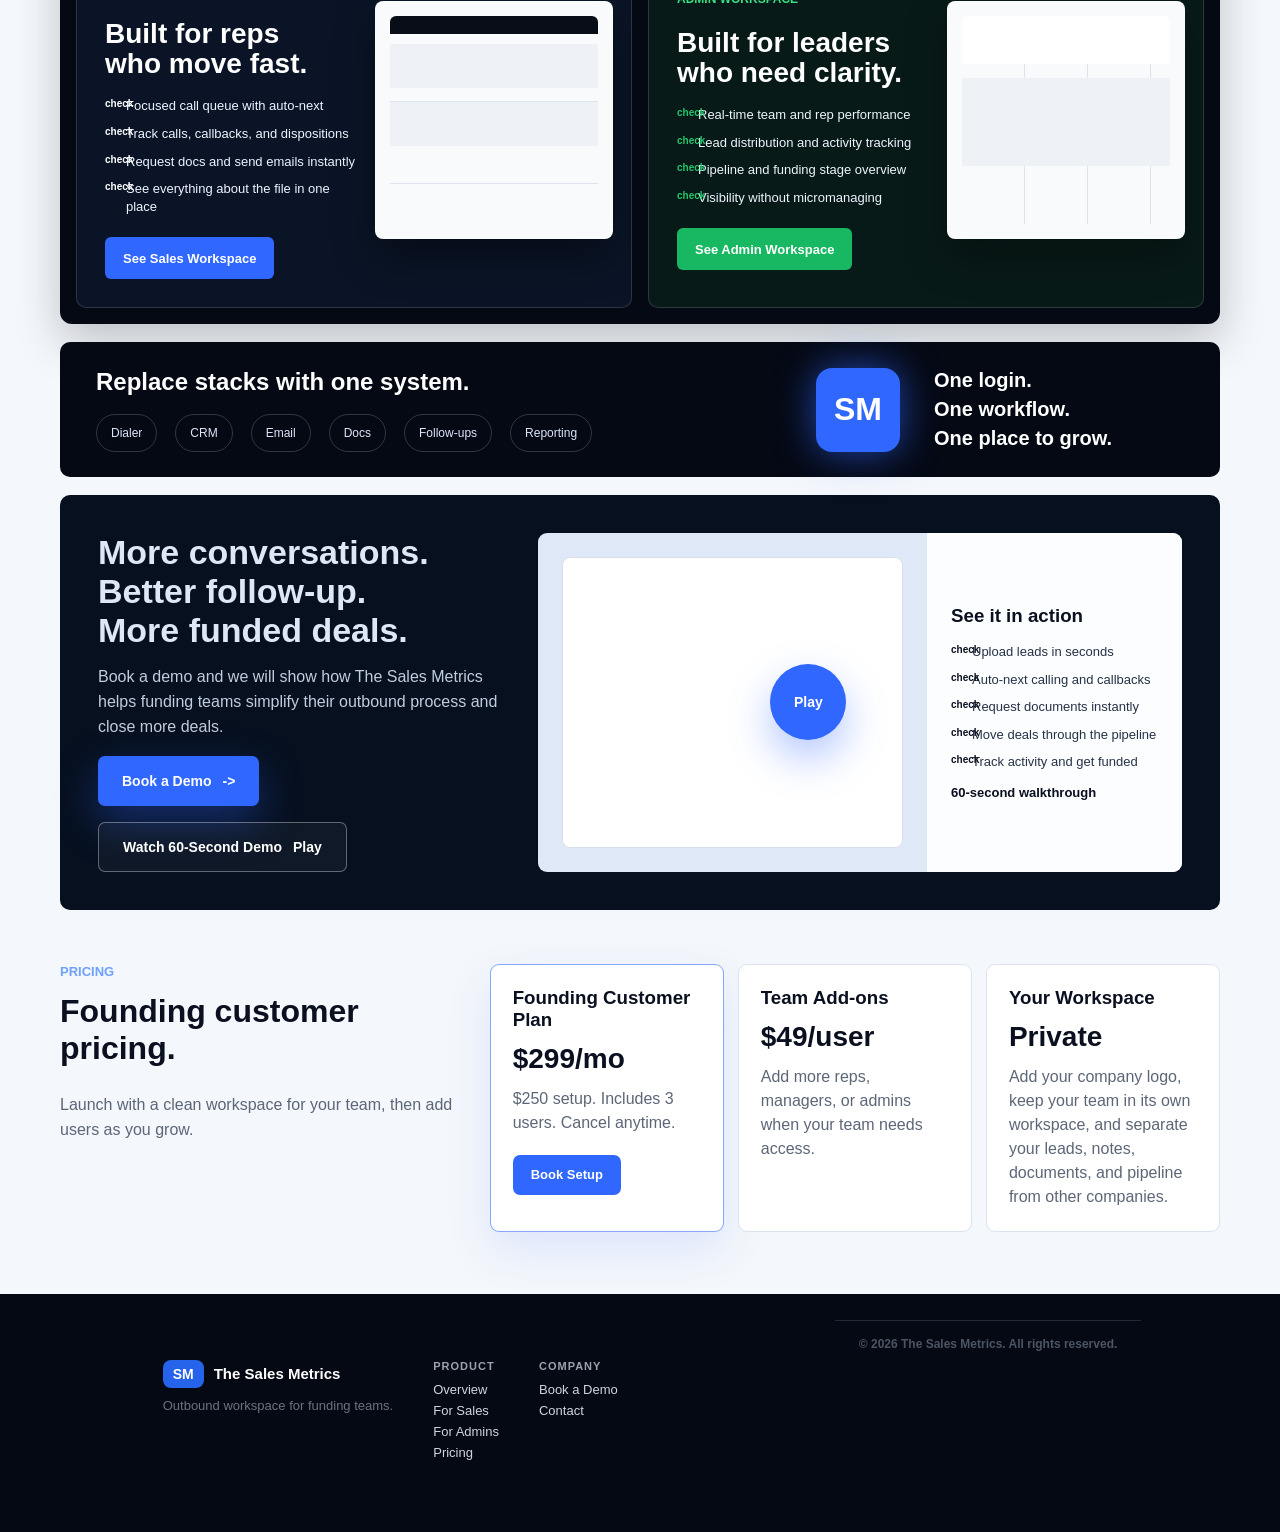
==== commit 8f638fdb: "Add files via upload" ====
--- a/index.html
+++ b/index.html
@@ -17,9 +17,9 @@
       </span>
     </a>
     <nav class="nav-links" aria-label="Primary navigation">
-      <a href="#product">Product</a>
-      <a href="#sales">For Sales</a>
-      <a href="#admins">For Admins</a>
+      <a href="/product.html">Product</a>
+      <a href="/for-sales.html">For Sales</a>
+      <a href="/for-admins.html">For Admins</a>
       <a href="#pricing">Pricing</a>
       <a href="#resources">Resources</a>
     </nav>
@@ -199,8 +199,32 @@
   </main>
 
   <footer class="site-footer">
-    <span>The Sales Metrics</span>
-    <span>Outbound workspace for funding teams.</span>
+    <div style="display:flex;flex-wrap:wrap;gap:40px;max-width:960px;margin:0 auto;padding:40px 24px;">
+      <div style="flex:1;min-width:200px;">
+        <div style="display:flex;align-items:center;gap:10px;margin-bottom:8px;">
+          <span style="background:#2563eb;border-radius:8px;color:#fff;font-weight:900;padding:6px 10px;font-size:14px;">SM</span>
+          <strong style="color:#fff;font-size:15px;">The Sales Metrics</strong>
+        </div>
+        <small style="color:#6b7280;font-size:13px;">Outbound workspace for funding teams.</small>
+      </div>
+      <div style="display:flex;gap:40px;flex-wrap:wrap;">
+        <div>
+          <strong style="color:#9ca3af;font-size:11px;text-transform:uppercase;letter-spacing:1px;display:block;margin-bottom:10px;">Product</strong>
+          <a href="/product.html" style="color:#d1d5db;text-decoration:none;font-size:13px;display:block;margin-bottom:6px;">Overview</a>
+          <a href="/for-sales.html" style="color:#d1d5db;text-decoration:none;font-size:13px;display:block;margin-bottom:6px;">For Sales</a>
+          <a href="/for-admins.html" style="color:#d1d5db;text-decoration:none;font-size:13px;display:block;margin-bottom:6px;">For Admins</a>
+          <a href="#pricing" style="color:#d1d5db;text-decoration:none;font-size:13px;display:block;margin-bottom:6px;">Pricing</a>
+        </div>
+        <div>
+          <strong style="color:#9ca3af;font-size:11px;text-transform:uppercase;letter-spacing:1px;display:block;margin-bottom:10px;">Company</strong>
+          <a href="mailto:alexandra@lexcapitalgroup.net?subject=The%20Sales%20Metrics%20demo" style="color:#d1d5db;text-decoration:none;font-size:13px;display:block;margin-bottom:6px;">Book a Demo</a>
+          <a href="mailto:alexandra@lexcapitalgroup.net?subject=Contact" style="color:#d1d5db;text-decoration:none;font-size:13px;display:block;margin-bottom:6px;">Contact</a>
+        </div>
+      </div>
+    </div>
+    <div style="border-top:1px solid #1f2937;max-width:960px;margin:0 auto;padding:16px 24px;display:flex;justify-content:space-between;flex-wrap:wrap;gap:8px;">
+      <span style="color:#4b5563;font-size:12px;">© 2026 The Sales Metrics. All rights reserved.</span>
+    </div>
   </footer>
 </body>
 </html>
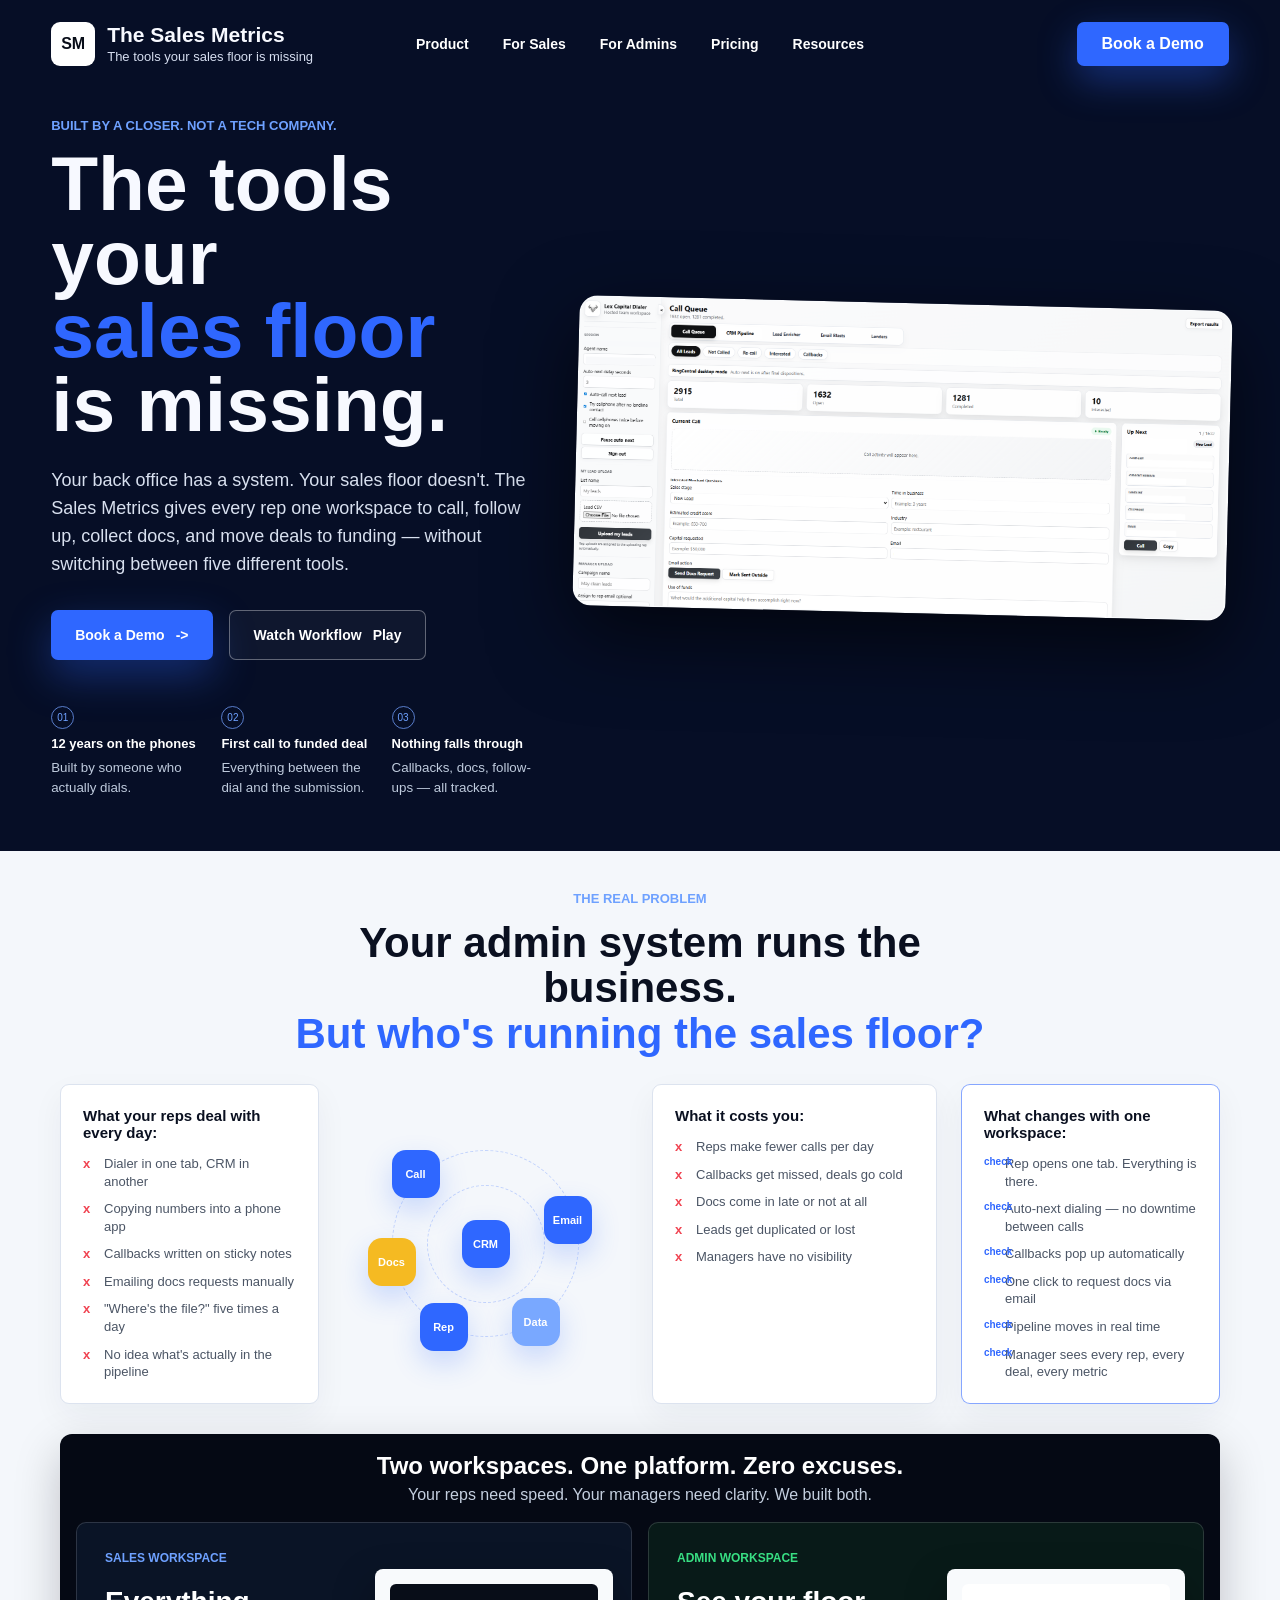
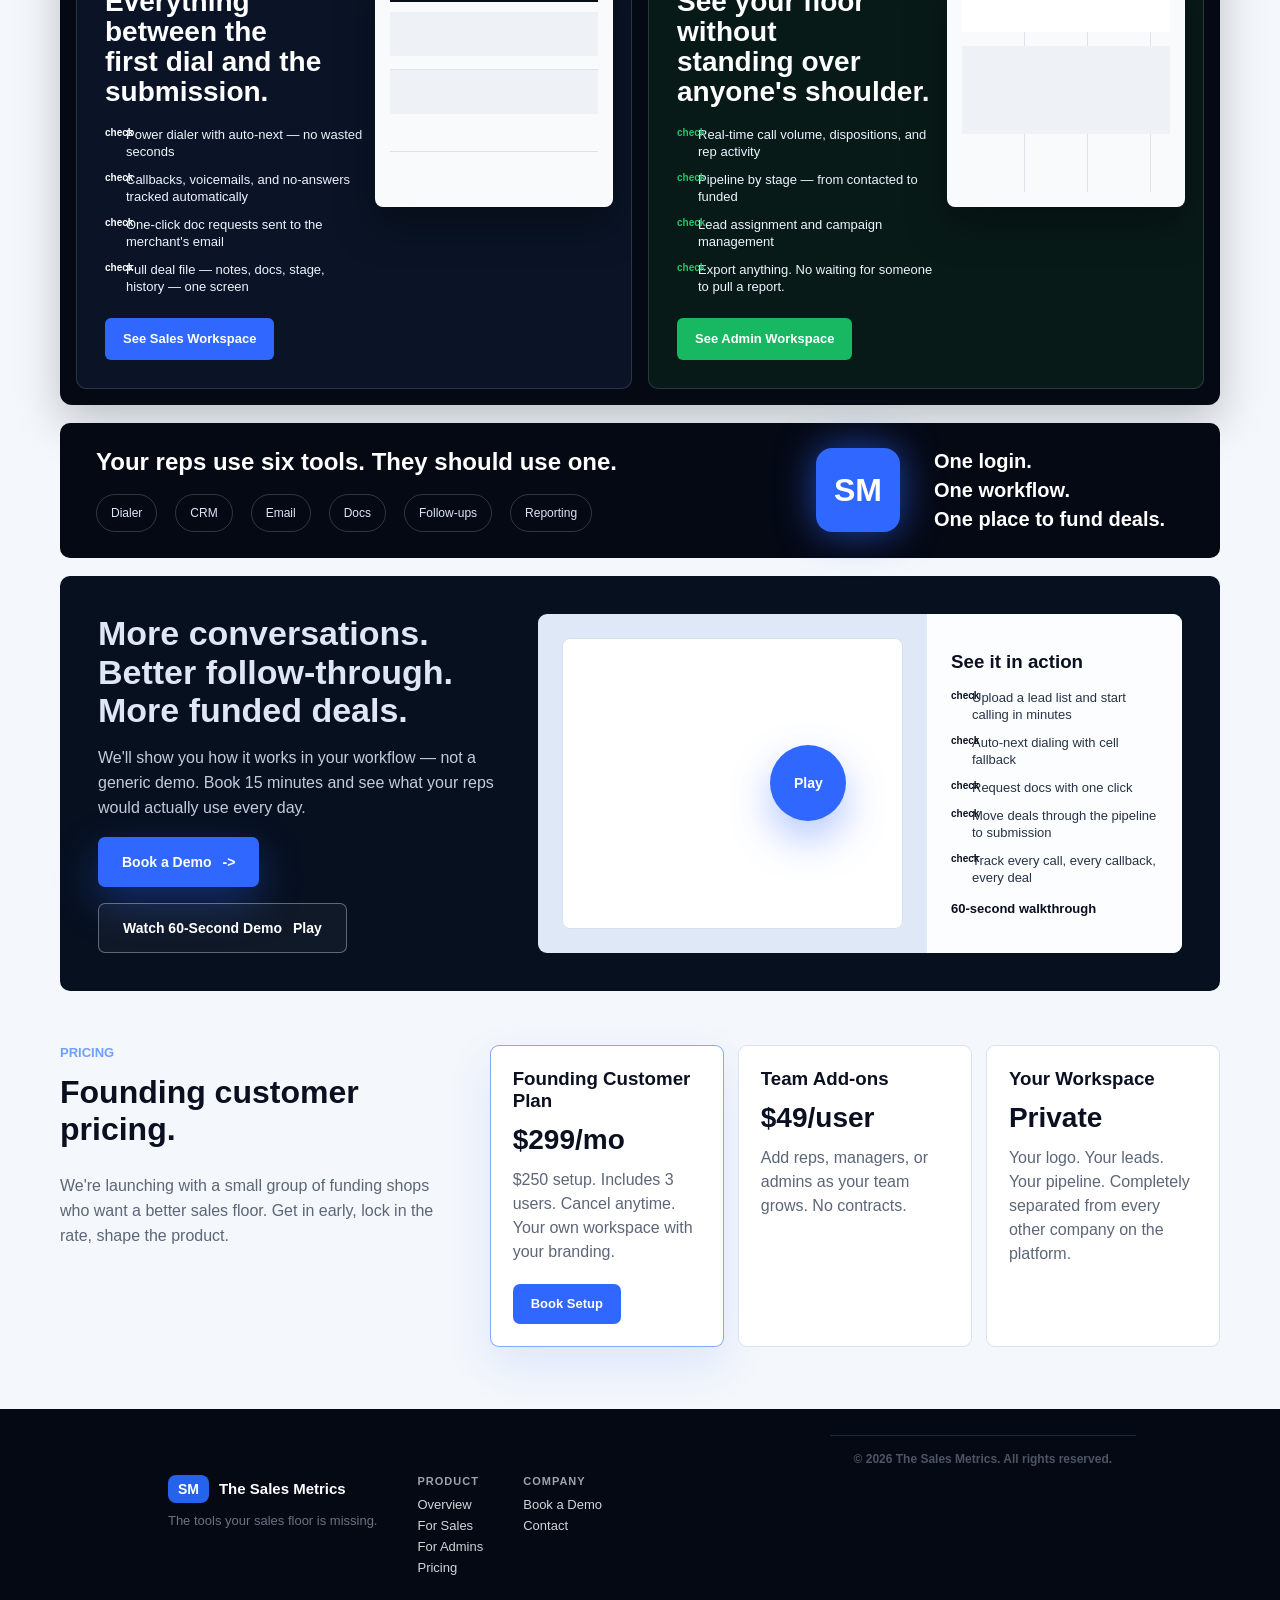
==== commit 6831163d: "Add files via upload" ====
--- a/index.html
+++ b/index.html
@@ -3,8 +3,8 @@
 <head>
   <meta charset="utf-8">
   <meta name="viewport" content="width=device-width, initial-scale=1">
-  <title>The Sales Metrics | Funding Dialer and CRM Workspace</title>
-  <meta name="description" content="The Sales Metrics is an outbound workspace for funding teams: dialer, CRM pipeline, documents, follow-ups, reporting, and email tools in one platform.">
+  <title>The Sales Metrics | The Tools Your Sales Floor Is Missing</title>
+  <meta name="description" content="The Sales Metrics is the outbound workspace funding teams have been missing — dialer, CRM, doc collection, follow-ups, and pipeline in one place. Built by someone who's been on the phones for 12 years.">
   <link rel="stylesheet" href="styles.css">
 </head>
 <body>
@@ -13,7 +13,7 @@
       <span class="brand-mark">SM</span>
       <span>
         <strong>The Sales Metrics</strong>
-        <small>Outbound workspace for funding teams</small>
+        <small>The tools your sales floor is missing</small>
       </span>
     </a>
     <nav class="nav-links" aria-label="Primary navigation">
@@ -29,9 +29,9 @@
   <main id="top">
     <section class="hero">
       <div class="hero-copy">
-        <p class="eyebrow">Built for reps. Powerful for managers.</p>
-        <h1>One workspace.<br><span>Built for the way</span><br>funding teams sell.</h1>
-        <p>Stop juggling dialers, CRMs, spreadsheets, and email tools. The Sales Metrics gives your team one place to call, track, collect docs, and move deals forward.</p>
+        <p class="eyebrow">Built by a closer. Not a tech company.</p>
+        <h1>The tools your<br><span>sales floor</span><br>is missing.</h1>
+        <p>Your back office has a system. Your sales floor doesn't. The Sales Metrics gives every rep one workspace to call, follow up, collect docs, and move deals to funding — without switching between five different tools.</p>
         <div class="hero-actions">
           <a class="primary-action" href="mailto:alexandra@lexcapitalgroup.net?subject=The%20Sales%20Metrics%20demo">Book a Demo <span>-></span></a>
           <a class="secondary-action" href="#demo">Watch Workflow <span>Play</span></a>
@@ -39,18 +39,18 @@
         <div class="hero-points">
           <article>
             <span>01</span>
-            <strong>Rep-first design</strong>
-            <small>Built for speed and daily activity.</small>
+            <strong>12 years on the phones</strong>
+            <small>Built by someone who actually dials.</small>
           </article>
           <article>
             <span>02</span>
-            <strong>End-to-end workflow</strong>
-            <small>Call, track, follow up, collect docs, fund.</small>
+            <strong>First call to funded deal</strong>
+            <small>Everything between the dial and the submission.</small>
           </article>
           <article>
             <span>03</span>
-            <strong>Visibility for leaders</strong>
-            <small>Real-time metrics without slowing your team down.</small>
+            <strong>Nothing falls through</strong>
+            <small>Callbacks, docs, follow-ups — all tracked.</small>
           </article>
         </div>
       </div>
@@ -61,42 +61,42 @@
     </section>
 
     <section class="problem" id="product">
-      <p class="eyebrow center">The problem</p>
-      <h2>Too many tools. Too many subscriptions.<br><span>Sales is always overlooked.</span></h2>
+      <p class="eyebrow center">The real problem</p>
+      <h2>Your admin system runs the business.<br><span>But who's running the sales floor?</span></h2>
       <div class="problem-grid">
         <article class="list-card">
-          <h3>Most funding teams rely on:</h3>
-          <ul>
-            <li>Separate dialer subscription</li>
-            <li>CRM that reps do not use</li>
-            <li>Email platform</li>
-            <li>Spreadsheets and trackers</li>
-            <li>Missing callbacks and follow-ups</li>
-            <li>Lost documents and notes</li>
+          <h3>What your reps deal with every day:</h3>
+          <ul>
+            <li>Dialer in one tab, CRM in another</li>
+            <li>Copying numbers into a phone app</li>
+            <li>Callbacks written on sticky notes</li>
+            <li>Emailing docs requests manually</li>
+            <li>"Where's the file?" five times a day</li>
+            <li>No idea what's actually in the pipeline</li>
           </ul>
         </article>
         <article class="tool-orbit" aria-label="Disconnected sales tools">
           <span>Call</span><span>CRM</span><span>Email</span><span>Docs</span><span>Rep</span><span>Data</span>
         </article>
         <article class="list-card">
-          <h3>It creates:</h3>
-          <ul>
-            <li>Wasted time switching between tools</li>
-            <li>Reps fall behind on callbacks</li>
-            <li>Leads get lost or duplicated</li>
-            <li>Docs are late or missing</li>
-            <li>No clean view of the pipeline</li>
+          <h3>What it costs you:</h3>
+          <ul>
+            <li>Reps make fewer calls per day</li>
+            <li>Callbacks get missed, deals go cold</li>
+            <li>Docs come in late or not at all</li>
+            <li>Leads get duplicated or lost</li>
+            <li>Managers have no visibility</li>
           </ul>
         </article>
         <article class="list-card positive">
-          <h3>With The Sales Metrics:</h3>
-          <ul>
-            <li>Everything in one workspace</li>
-            <li>Reps move faster</li>
-            <li>Callbacks stay organized</li>
-            <li>Docs get requested and tracked</li>
-            <li>Managers see real-time metrics</li>
-            <li>More conversations. More deals.</li>
+          <h3>What changes with one workspace:</h3>
+          <ul>
+            <li>Rep opens one tab. Everything is there.</li>
+            <li>Auto-next dialing — no downtime between calls</li>
+            <li>Callbacks pop up automatically</li>
+            <li>One click to request docs via email</li>
+            <li>Pipeline moves in real time</li>
+            <li>Manager sees every rep, every deal, every metric</li>
           </ul>
         </article>
       </div>
@@ -104,32 +104,32 @@
 
     <section class="workspace-strip">
       <div class="section-title">
-        <h2>Two focused workspaces. One powerful platform.</h2>
-        <p>Built for the people doing the work. Designed for the people leading the team.</p>
+        <h2>Two workspaces. One platform. Zero excuses.</h2>
+        <p>Your reps need speed. Your managers need clarity. We built both.</p>
       </div>
       <div class="workspace-grid">
         <article class="workspace-card sales-card" id="sales">
           <p class="card-label">Sales workspace</p>
-          <h3>Built for reps<br>who move fast.</h3>
-          <ul>
-            <li>Focused call queue with auto-next</li>
-            <li>Track calls, callbacks, and dispositions</li>
-            <li>Request docs and send emails instantly</li>
-            <li>See everything about the file in one place</li>
-          </ul>
-          <a href="mailto:alexandra@lexcapitalgroup.net?subject=Sales%20workspace%20demo">See Sales Workspace</a>
+          <h3>Everything between the<br>first dial and the submission.</h3>
+          <ul>
+            <li>Power dialer with auto-next — no wasted seconds</li>
+            <li>Callbacks, voicemails, and no-answers tracked automatically</li>
+            <li>One-click doc requests sent to the merchant's email</li>
+            <li>Full deal file — notes, docs, stage, history — one screen</li>
+          </ul>
+          <a href="/for-sales.html">See Sales Workspace</a>
           <div class="small-preview sales-preview"></div>
         </article>
         <article class="workspace-card admin-card" id="admins">
           <p class="card-label">Admin workspace</p>
-          <h3>Built for leaders<br>who need clarity.</h3>
-          <ul>
-            <li>Real-time team and rep performance</li>
-            <li>Lead distribution and activity tracking</li>
-            <li>Pipeline and funding stage overview</li>
-            <li>Visibility without micromanaging</li>
-          </ul>
-          <a href="mailto:alexandra@lexcapitalgroup.net?subject=Admin%20workspace%20demo">See Admin Workspace</a>
+          <h3>See your floor without<br>standing over anyone's shoulder.</h3>
+          <ul>
+            <li>Real-time call volume, dispositions, and rep activity</li>
+            <li>Pipeline by stage — from contacted to funded</li>
+            <li>Lead assignment and campaign management</li>
+            <li>Export anything. No waiting for someone to pull a report.</li>
+          </ul>
+          <a href="/for-admins.html">See Admin Workspace</a>
           <div class="small-preview admin-preview"></div>
         </article>
       </div>
@@ -137,19 +137,19 @@
 
     <section class="system-row" id="resources">
       <div>
-        <h2>Replace stacks with one system.</h2>
+        <h2>Your reps use six tools. They should use one.</h2>
         <div class="stack-flow">
           <span>Dialer</span><span>CRM</span><span>Email</span><span>Docs</span><span>Follow-ups</span><span>Reporting</span>
         </div>
       </div>
       <strong>SM</strong>
-      <p>One login.<br>One workflow.<br>One place to grow.</p>
+      <p>One login.<br>One workflow.<br>One place to fund deals.</p>
     </section>
 
     <section class="demo-panel" id="demo">
       <div>
-        <h2>More conversations.<br>Better follow-up.<br>More funded deals.</h2>
-        <p>Book a demo and we will show how The Sales Metrics helps funding teams simplify their outbound process and close more deals.</p>
+        <h2>More conversations.<br>Better follow-through.<br>More funded deals.</h2>
+        <p>We'll show you how it works in your workflow — not a generic demo. Book 15 minutes and see what your reps would actually use every day.</p>
         <div class="hero-actions">
           <a class="primary-action" href="mailto:alexandra@lexcapitalgroup.net?subject=The%20Sales%20Metrics%20demo">Book a Demo <span>-></span></a>
           <a class="secondary-action" href="mailto:alexandra@lexcapitalgroup.net?subject=60-second%20demo%20request">Watch 60-Second Demo <span>Play</span></a>
@@ -160,11 +160,11 @@
         <aside>
           <h3>See it in action</h3>
           <ul>
-            <li>Upload leads in seconds</li>
-            <li>Auto-next calling and callbacks</li>
-            <li>Request documents instantly</li>
-            <li>Move deals through the pipeline</li>
-            <li>Track activity and get funded</li>
+            <li>Upload a lead list and start calling in minutes</li>
+            <li>Auto-next dialing with cell fallback</li>
+            <li>Request docs with one click</li>
+            <li>Move deals through the pipeline to submission</li>
+            <li>Track every call, every callback, every deal</li>
           </ul>
           <strong>60-second walkthrough</strong>
         </aside>
@@ -175,24 +175,24 @@
       <div>
         <p class="eyebrow">Pricing</p>
         <h2>Founding customer pricing.</h2>
-        <p class="pricing-note">Launch with a clean workspace for your team, then add users as you grow.</p>
+        <p class="pricing-note">We're launching with a small group of funding shops who want a better sales floor. Get in early, lock in the rate, shape the product.</p>
       </div>
       <div class="pricing-grid">
         <article class="featured-price">
           <h3>Founding Customer Plan</h3>
           <strong>$299/mo</strong>
-          <p>$250 setup. Includes 3 users. Cancel anytime.</p>
+          <p>$250 setup. Includes 3 users. Cancel anytime. Your own workspace with your branding.</p>
           <a href="mailto:alexandra@lexcapitalgroup.net?subject=Founding%20customer%20plan">Book Setup</a>
         </article>
         <article>
           <h3>Team Add-ons</h3>
           <strong>$49/user</strong>
-          <p>Add more reps, managers, or admins when your team needs access.</p>
+          <p>Add reps, managers, or admins as your team grows. No contracts.</p>
         </article>
         <article>
           <h3>Your Workspace</h3>
           <strong>Private</strong>
-          <p>Add your company logo, keep your team in its own workspace, and separate your leads, notes, documents, and pipeline from other companies.</p>
+          <p>Your logo. Your leads. Your pipeline. Completely separated from every other company on the platform.</p>
         </article>
       </div>
     </section>
@@ -205,7 +205,7 @@
           <span style="background:#2563eb;border-radius:8px;color:#fff;font-weight:900;padding:6px 10px;font-size:14px;">SM</span>
           <strong style="color:#fff;font-size:15px;">The Sales Metrics</strong>
         </div>
-        <small style="color:#6b7280;font-size:13px;">Outbound workspace for funding teams.</small>
+        <small style="color:#6b7280;font-size:13px;">The tools your sales floor is missing.</small>
       </div>
       <div style="display:flex;gap:40px;flex-wrap:wrap;">
         <div>
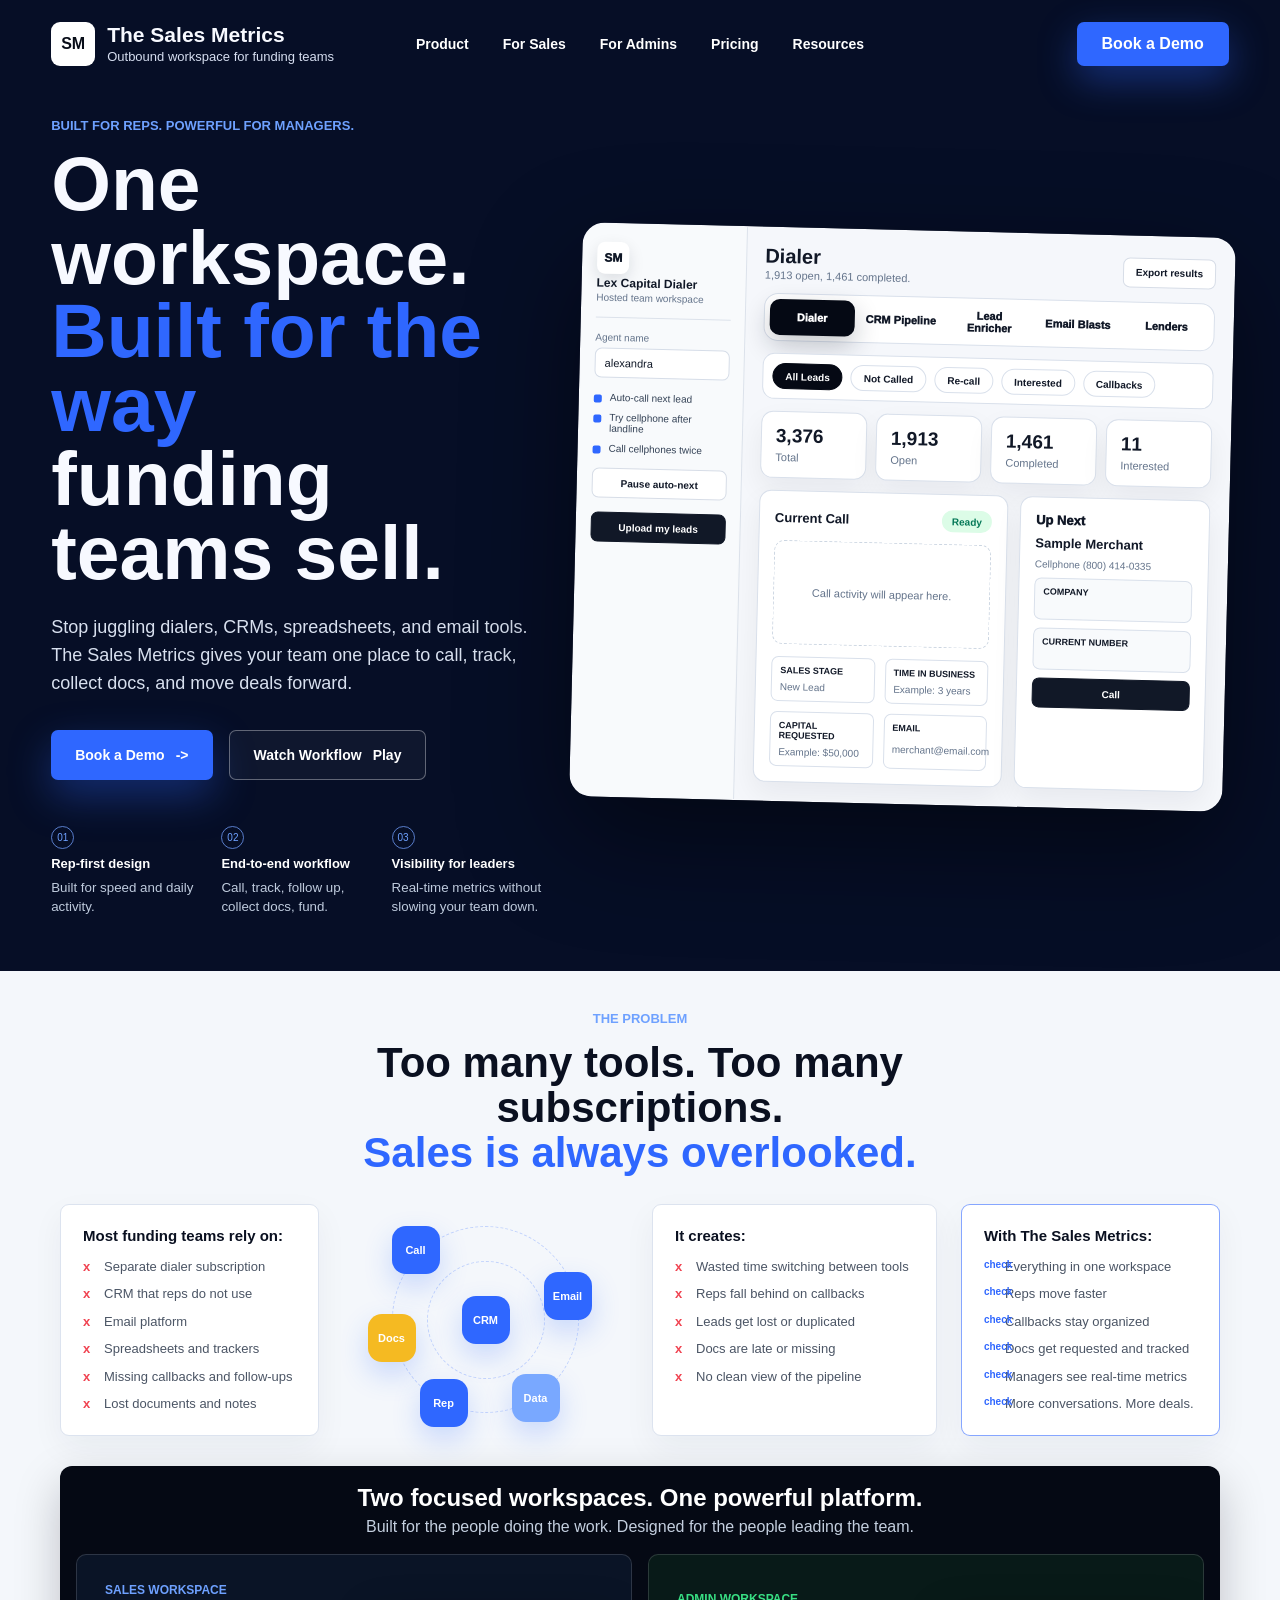
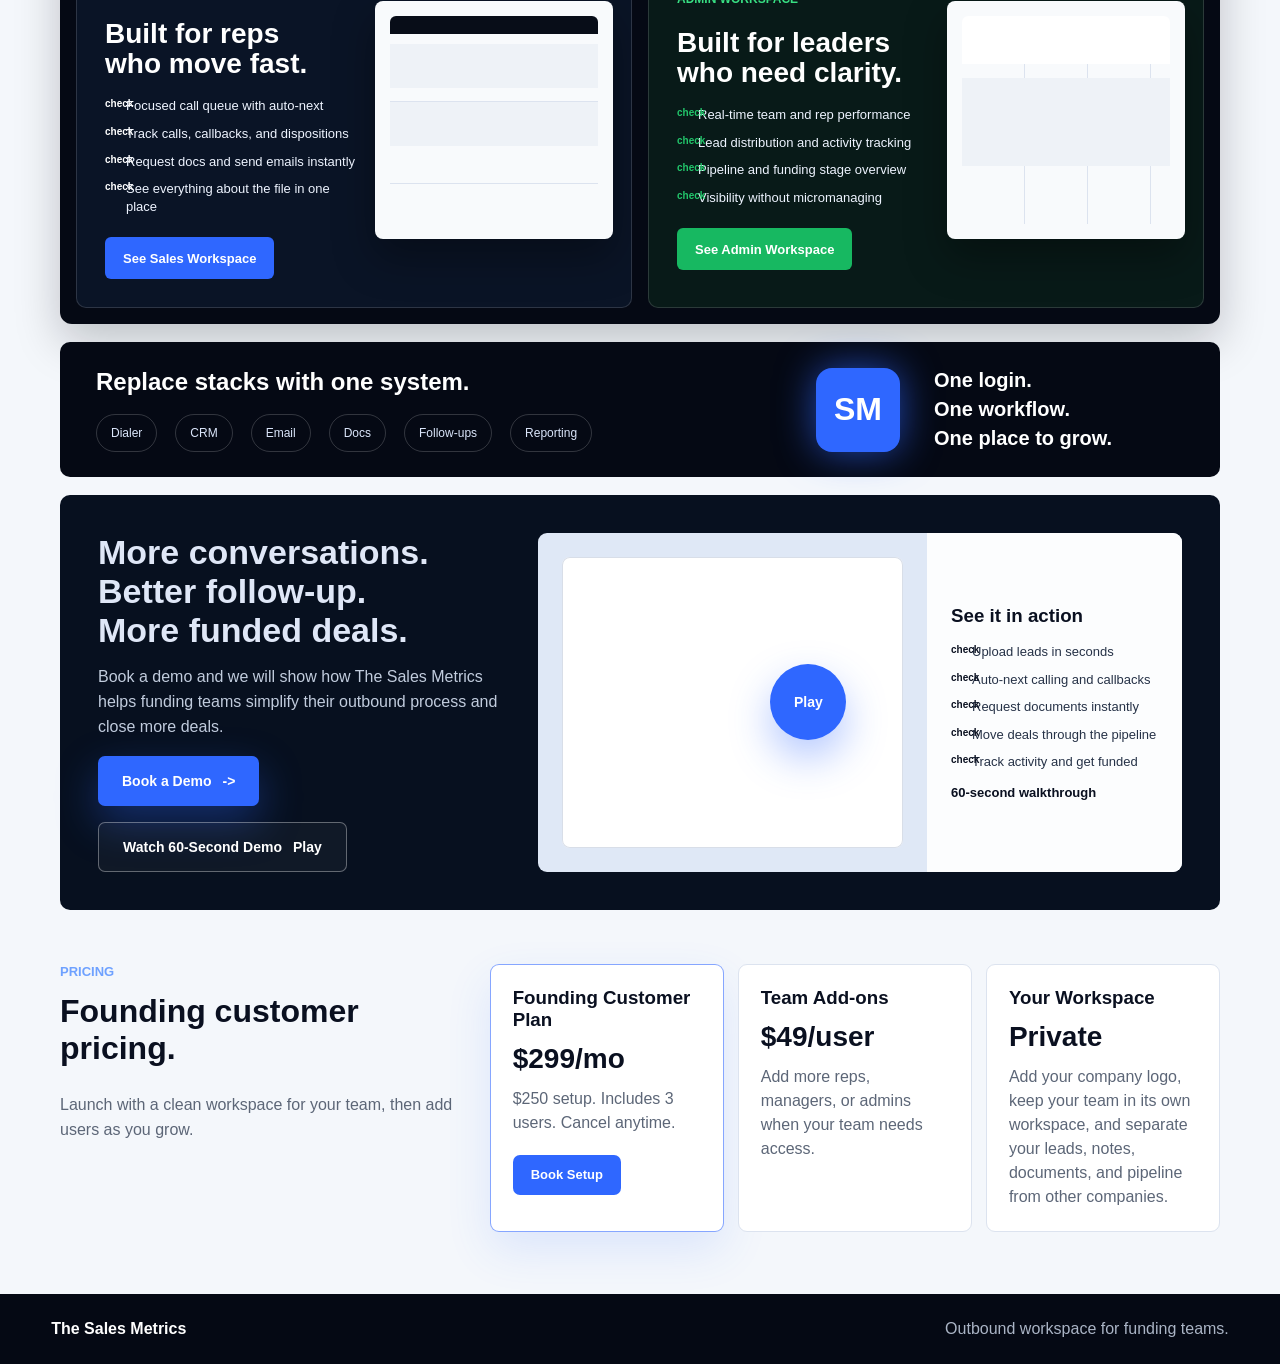
==== commit 63b223ef: "Add files via upload" ====
--- a/index.html
+++ b/index.html
@@ -3,8 +3,8 @@
 <head>
   <meta charset="utf-8">
   <meta name="viewport" content="width=device-width, initial-scale=1">
-  <title>The Sales Metrics | The Tools Your Sales Floor Is Missing</title>
-  <meta name="description" content="The Sales Metrics is the outbound workspace funding teams have been missing — dialer, CRM, doc collection, follow-ups, and pipeline in one place. Built by someone who's been on the phones for 12 years.">
+  <title>The Sales Metrics | Funding Dialer and CRM Workspace</title>
+  <meta name="description" content="The Sales Metrics is an outbound workspace for funding teams: dialer, CRM pipeline, documents, follow-ups, reporting, and email tools in one platform.">
   <link rel="stylesheet" href="styles.css">
 </head>
 <body>
@@ -13,13 +13,13 @@
       <span class="brand-mark">SM</span>
       <span>
         <strong>The Sales Metrics</strong>
-        <small>The tools your sales floor is missing</small>
+        <small>Outbound workspace for funding teams</small>
       </span>
     </a>
     <nav class="nav-links" aria-label="Primary navigation">
-      <a href="/product.html">Product</a>
-      <a href="/for-sales.html">For Sales</a>
-      <a href="/for-admins.html">For Admins</a>
+      <a href="#product">Product</a>
+      <a href="#sales">For Sales</a>
+      <a href="#admins">For Admins</a>
       <a href="#pricing">Pricing</a>
       <a href="#resources">Resources</a>
     </nav>
@@ -29,9 +29,9 @@
   <main id="top">
     <section class="hero">
       <div class="hero-copy">
-        <p class="eyebrow">Built by a closer. Not a tech company.</p>
-        <h1>The tools your<br><span>sales floor</span><br>is missing.</h1>
-        <p>Your back office has a system. Your sales floor doesn't. The Sales Metrics gives every rep one workspace to call, follow up, collect docs, and move deals to funding — without switching between five different tools.</p>
+        <p class="eyebrow">Built for reps. Powerful for managers.</p>
+        <h1>One workspace.<br><span>Built for the way</span><br>funding teams sell.</h1>
+        <p>Stop juggling dialers, CRMs, spreadsheets, and email tools. The Sales Metrics gives your team one place to call, track, collect docs, and move deals forward.</p>
         <div class="hero-actions">
           <a class="primary-action" href="mailto:alexandra@lexcapitalgroup.net?subject=The%20Sales%20Metrics%20demo">Book a Demo <span>-></span></a>
           <a class="secondary-action" href="#demo">Watch Workflow <span>Play</span></a>
@@ -39,64 +39,140 @@
         <div class="hero-points">
           <article>
             <span>01</span>
-            <strong>12 years on the phones</strong>
-            <small>Built by someone who actually dials.</small>
+            <strong>Rep-first design</strong>
+            <small>Built for speed and daily activity.</small>
           </article>
           <article>
             <span>02</span>
-            <strong>First call to funded deal</strong>
-            <small>Everything between the dial and the submission.</small>
+            <strong>End-to-end workflow</strong>
+            <small>Call, track, follow up, collect docs, fund.</small>
           </article>
           <article>
             <span>03</span>
-            <strong>Nothing falls through</strong>
-            <small>Callbacks, docs, follow-ups — all tracked.</small>
+            <strong>Visibility for leaders</strong>
+            <small>Real-time metrics without slowing your team down.</small>
           </article>
         </div>
       </div>
 
-      <div class="hero-product" aria-label="The Sales Metrics product preview">
-        <img class="product-screenshot" src="assets/dialer-preview-redacted.png" alt="The Sales Metrics dialer workspace preview">
+      <div class="hero-product" aria-label="Interactive The Sales Metrics product preview">
+        <div class="interactive-preview" data-active-preview="dialer">
+          <aside class="preview-rail">
+            <div class="preview-logo">
+              <span>SM</span>
+              <strong>Lex Capital Dialer</strong>
+              <small>Hosted team workspace</small>
+            </div>
+            <div class="preview-field">
+              <small>Agent name</small>
+              <span>alexandra</span>
+            </div>
+            <div class="preview-checks">
+              <span>Auto-call next lead</span>
+              <span>Try cellphone after landline</span>
+              <span>Call cellphones twice</span>
+            </div>
+            <button type="button">Pause auto-next</button>
+            <button type="button">Upload my leads</button>
+          </aside>
+
+          <section class="preview-workspace">
+            <div class="preview-header">
+              <div>
+                <h3 data-preview-title>Dialer</h3>
+                <p data-preview-subtitle>1,913 open, 1,461 completed.</p>
+              </div>
+              <button type="button">Export results</button>
+            </div>
+
+            <div class="preview-nav" role="tablist" aria-label="Preview sections">
+              <button class="is-active" type="button" data-preview-tab="dialer">Dialer</button>
+              <button type="button" data-preview-tab="pipeline">CRM Pipeline</button>
+              <button type="button" data-preview-tab="enrichment">Lead Enricher</button>
+              <button type="button" data-preview-tab="campaigns">Email Blasts</button>
+              <button type="button" data-preview-tab="lenders">Lenders</button>
+            </div>
+
+            <div class="preview-pills" data-preview-pills>
+              <span>All Leads</span>
+              <span>Not Called</span>
+              <span>Re-call</span>
+              <span>Interested</span>
+              <span>Callbacks</span>
+            </div>
+
+            <div class="preview-stats" data-preview-stats>
+              <article><strong>3,376</strong><small>Total</small></article>
+              <article><strong>1,913</strong><small>Open</small></article>
+              <article><strong>1,461</strong><small>Completed</small></article>
+              <article><strong>11</strong><small>Interested</small></article>
+            </div>
+
+            <div class="preview-body" data-preview-body>
+              <div class="preview-panel main-panel">
+                <div class="panel-title">
+                  <strong>Current Call</strong>
+                  <span>Ready</span>
+                </div>
+                <div class="call-placeholder">Call activity will appear here.</div>
+                <div class="mini-form">
+                  <label>Sales stage<span>New Lead</span></label>
+                  <label>Time in business<span>Example: 3 years</span></label>
+                  <label>Capital requested<span>Example: $50,000</span></label>
+                  <label>Email<span>merchant@email.com</span></label>
+                </div>
+              </div>
+              <aside class="preview-panel next-card">
+                <span>Up Next</span>
+                <strong>Sample Merchant</strong>
+                <small>Cellphone (800) 414-0335</small>
+                <div>Company</div>
+                <div>Current number</div>
+                <button type="button">Call</button>
+              </aside>
+            </div>
+          </section>
+        </div>
       </div>
     </section>
 
     <section class="problem" id="product">
-      <p class="eyebrow center">The real problem</p>
-      <h2>Your admin system runs the business.<br><span>But who's running the sales floor?</span></h2>
+      <p class="eyebrow center">The problem</p>
+      <h2>Too many tools. Too many subscriptions.<br><span>Sales is always overlooked.</span></h2>
       <div class="problem-grid">
         <article class="list-card">
-          <h3>What your reps deal with every day:</h3>
-          <ul>
-            <li>Dialer in one tab, CRM in another</li>
-            <li>Copying numbers into a phone app</li>
-            <li>Callbacks written on sticky notes</li>
-            <li>Emailing docs requests manually</li>
-            <li>"Where's the file?" five times a day</li>
-            <li>No idea what's actually in the pipeline</li>
+          <h3>Most funding teams rely on:</h3>
+          <ul>
+            <li>Separate dialer subscription</li>
+            <li>CRM that reps do not use</li>
+            <li>Email platform</li>
+            <li>Spreadsheets and trackers</li>
+            <li>Missing callbacks and follow-ups</li>
+            <li>Lost documents and notes</li>
           </ul>
         </article>
         <article class="tool-orbit" aria-label="Disconnected sales tools">
           <span>Call</span><span>CRM</span><span>Email</span><span>Docs</span><span>Rep</span><span>Data</span>
         </article>
         <article class="list-card">
-          <h3>What it costs you:</h3>
-          <ul>
-            <li>Reps make fewer calls per day</li>
-            <li>Callbacks get missed, deals go cold</li>
-            <li>Docs come in late or not at all</li>
-            <li>Leads get duplicated or lost</li>
-            <li>Managers have no visibility</li>
+          <h3>It creates:</h3>
+          <ul>
+            <li>Wasted time switching between tools</li>
+            <li>Reps fall behind on callbacks</li>
+            <li>Leads get lost or duplicated</li>
+            <li>Docs are late or missing</li>
+            <li>No clean view of the pipeline</li>
           </ul>
         </article>
         <article class="list-card positive">
-          <h3>What changes with one workspace:</h3>
-          <ul>
-            <li>Rep opens one tab. Everything is there.</li>
-            <li>Auto-next dialing — no downtime between calls</li>
-            <li>Callbacks pop up automatically</li>
-            <li>One click to request docs via email</li>
-            <li>Pipeline moves in real time</li>
-            <li>Manager sees every rep, every deal, every metric</li>
+          <h3>With The Sales Metrics:</h3>
+          <ul>
+            <li>Everything in one workspace</li>
+            <li>Reps move faster</li>
+            <li>Callbacks stay organized</li>
+            <li>Docs get requested and tracked</li>
+            <li>Managers see real-time metrics</li>
+            <li>More conversations. More deals.</li>
           </ul>
         </article>
       </div>
@@ -104,32 +180,32 @@
 
     <section class="workspace-strip">
       <div class="section-title">
-        <h2>Two workspaces. One platform. Zero excuses.</h2>
-        <p>Your reps need speed. Your managers need clarity. We built both.</p>
+        <h2>Two focused workspaces. One powerful platform.</h2>
+        <p>Built for the people doing the work. Designed for the people leading the team.</p>
       </div>
       <div class="workspace-grid">
         <article class="workspace-card sales-card" id="sales">
           <p class="card-label">Sales workspace</p>
-          <h3>Everything between the<br>first dial and the submission.</h3>
-          <ul>
-            <li>Power dialer with auto-next — no wasted seconds</li>
-            <li>Callbacks, voicemails, and no-answers tracked automatically</li>
-            <li>One-click doc requests sent to the merchant's email</li>
-            <li>Full deal file — notes, docs, stage, history — one screen</li>
-          </ul>
-          <a href="/for-sales.html">See Sales Workspace</a>
+          <h3>Built for reps<br>who move fast.</h3>
+          <ul>
+            <li>Focused call queue with auto-next</li>
+            <li>Track calls, callbacks, and dispositions</li>
+            <li>Request docs and send emails instantly</li>
+            <li>See everything about the file in one place</li>
+          </ul>
+          <a href="mailto:alexandra@lexcapitalgroup.net?subject=Sales%20workspace%20demo">See Sales Workspace</a>
           <div class="small-preview sales-preview"></div>
         </article>
         <article class="workspace-card admin-card" id="admins">
           <p class="card-label">Admin workspace</p>
-          <h3>See your floor without<br>standing over anyone's shoulder.</h3>
-          <ul>
-            <li>Real-time call volume, dispositions, and rep activity</li>
-            <li>Pipeline by stage — from contacted to funded</li>
-            <li>Lead assignment and campaign management</li>
-            <li>Export anything. No waiting for someone to pull a report.</li>
-          </ul>
-          <a href="/for-admins.html">See Admin Workspace</a>
+          <h3>Built for leaders<br>who need clarity.</h3>
+          <ul>
+            <li>Real-time team and rep performance</li>
+            <li>Lead distribution and activity tracking</li>
+            <li>Pipeline and funding stage overview</li>
+            <li>Visibility without micromanaging</li>
+          </ul>
+          <a href="mailto:alexandra@lexcapitalgroup.net?subject=Admin%20workspace%20demo">See Admin Workspace</a>
           <div class="small-preview admin-preview"></div>
         </article>
       </div>
@@ -137,19 +213,19 @@
 
     <section class="system-row" id="resources">
       <div>
-        <h2>Your reps use six tools. They should use one.</h2>
+        <h2>Replace stacks with one system.</h2>
         <div class="stack-flow">
           <span>Dialer</span><span>CRM</span><span>Email</span><span>Docs</span><span>Follow-ups</span><span>Reporting</span>
         </div>
       </div>
       <strong>SM</strong>
-      <p>One login.<br>One workflow.<br>One place to fund deals.</p>
+      <p>One login.<br>One workflow.<br>One place to grow.</p>
     </section>
 
     <section class="demo-panel" id="demo">
       <div>
-        <h2>More conversations.<br>Better follow-through.<br>More funded deals.</h2>
-        <p>We'll show you how it works in your workflow — not a generic demo. Book 15 minutes and see what your reps would actually use every day.</p>
+        <h2>More conversations.<br>Better follow-up.<br>More funded deals.</h2>
+        <p>Book a demo and we will show how The Sales Metrics helps funding teams simplify their outbound process and close more deals.</p>
         <div class="hero-actions">
           <a class="primary-action" href="mailto:alexandra@lexcapitalgroup.net?subject=The%20Sales%20Metrics%20demo">Book a Demo <span>-></span></a>
           <a class="secondary-action" href="mailto:alexandra@lexcapitalgroup.net?subject=60-second%20demo%20request">Watch 60-Second Demo <span>Play</span></a>
@@ -160,11 +236,11 @@
         <aside>
           <h3>See it in action</h3>
           <ul>
-            <li>Upload a lead list and start calling in minutes</li>
-            <li>Auto-next dialing with cell fallback</li>
-            <li>Request docs with one click</li>
-            <li>Move deals through the pipeline to submission</li>
-            <li>Track every call, every callback, every deal</li>
+            <li>Upload leads in seconds</li>
+            <li>Auto-next calling and callbacks</li>
+            <li>Request documents instantly</li>
+            <li>Move deals through the pipeline</li>
+            <li>Track activity and get funded</li>
           </ul>
           <strong>60-second walkthrough</strong>
         </aside>
@@ -175,56 +251,124 @@
       <div>
         <p class="eyebrow">Pricing</p>
         <h2>Founding customer pricing.</h2>
-        <p class="pricing-note">We're launching with a small group of funding shops who want a better sales floor. Get in early, lock in the rate, shape the product.</p>
+        <p class="pricing-note">Launch with a clean workspace for your team, then add users as you grow.</p>
       </div>
       <div class="pricing-grid">
         <article class="featured-price">
           <h3>Founding Customer Plan</h3>
           <strong>$299/mo</strong>
-          <p>$250 setup. Includes 3 users. Cancel anytime. Your own workspace with your branding.</p>
+          <p>$250 setup. Includes 3 users. Cancel anytime.</p>
           <a href="mailto:alexandra@lexcapitalgroup.net?subject=Founding%20customer%20plan">Book Setup</a>
         </article>
         <article>
           <h3>Team Add-ons</h3>
           <strong>$49/user</strong>
-          <p>Add reps, managers, or admins as your team grows. No contracts.</p>
+          <p>Add more reps, managers, or admins when your team needs access.</p>
         </article>
         <article>
           <h3>Your Workspace</h3>
           <strong>Private</strong>
-          <p>Your logo. Your leads. Your pipeline. Completely separated from every other company on the platform.</p>
+          <p>Add your company logo, keep your team in its own workspace, and separate your leads, notes, documents, and pipeline from other companies.</p>
         </article>
       </div>
     </section>
   </main>
 
   <footer class="site-footer">
-    <div style="display:flex;flex-wrap:wrap;gap:40px;max-width:960px;margin:0 auto;padding:40px 24px;">
-      <div style="flex:1;min-width:200px;">
-        <div style="display:flex;align-items:center;gap:10px;margin-bottom:8px;">
-          <span style="background:#2563eb;border-radius:8px;color:#fff;font-weight:900;padding:6px 10px;font-size:14px;">SM</span>
-          <strong style="color:#fff;font-size:15px;">The Sales Metrics</strong>
-        </div>
-        <small style="color:#6b7280;font-size:13px;">The tools your sales floor is missing.</small>
-      </div>
-      <div style="display:flex;gap:40px;flex-wrap:wrap;">
-        <div>
-          <strong style="color:#9ca3af;font-size:11px;text-transform:uppercase;letter-spacing:1px;display:block;margin-bottom:10px;">Product</strong>
-          <a href="/product.html" style="color:#d1d5db;text-decoration:none;font-size:13px;display:block;margin-bottom:6px;">Overview</a>
-          <a href="/for-sales.html" style="color:#d1d5db;text-decoration:none;font-size:13px;display:block;margin-bottom:6px;">For Sales</a>
-          <a href="/for-admins.html" style="color:#d1d5db;text-decoration:none;font-size:13px;display:block;margin-bottom:6px;">For Admins</a>
-          <a href="#pricing" style="color:#d1d5db;text-decoration:none;font-size:13px;display:block;margin-bottom:6px;">Pricing</a>
-        </div>
-        <div>
-          <strong style="color:#9ca3af;font-size:11px;text-transform:uppercase;letter-spacing:1px;display:block;margin-bottom:10px;">Company</strong>
-          <a href="mailto:alexandra@lexcapitalgroup.net?subject=The%20Sales%20Metrics%20demo" style="color:#d1d5db;text-decoration:none;font-size:13px;display:block;margin-bottom:6px;">Book a Demo</a>
-          <a href="mailto:alexandra@lexcapitalgroup.net?subject=Contact" style="color:#d1d5db;text-decoration:none;font-size:13px;display:block;margin-bottom:6px;">Contact</a>
-        </div>
-      </div>
-    </div>
-    <div style="border-top:1px solid #1f2937;max-width:960px;margin:0 auto;padding:16px 24px;display:flex;justify-content:space-between;flex-wrap:wrap;gap:8px;">
-      <span style="color:#4b5563;font-size:12px;">© 2026 The Sales Metrics. All rights reserved.</span>
-    </div>
+    <span>The Sales Metrics</span>
+    <span>Outbound workspace for funding teams.</span>
   </footer>
+  <script>
+    const previewData = {
+      dialer: {
+        title: "Dialer",
+        subtitle: "1,913 open, 1,461 completed.",
+        pills: ["All Leads", "Not Called", "Re-call", "Interested", "Callbacks"],
+        stats: [["3,376", "Total"], ["1,913", "Open"], ["1,461", "Completed"], ["11", "Interested"]],
+        body: `
+          <div class="preview-panel main-panel">
+            <div class="panel-title"><strong>Current Call</strong><span>Ready</span></div>
+            <div class="call-placeholder">Call activity will appear here.</div>
+            <div class="mini-form">
+              <label>Sales stage<span>New Lead</span></label>
+              <label>Time in business<span>Example: 3 years</span></label>
+              <label>Capital requested<span>Example: $50,000</span></label>
+              <label>Email<span>merchant@email.com</span></label>
+            </div>
+          </div>
+          <aside class="preview-panel next-card">
+            <span>Up Next</span>
+            <strong>Sample Merchant</strong>
+            <small>Cellphone (800) 414-0335</small>
+            <div>Company</div><div>Current number</div>
+            <button type="button">Call</button>
+          </aside>`
+      },
+      pipeline: {
+        title: "CRM Pipeline",
+        subtitle: "Track docs, lenders, offers, funding, and dead files.",
+        pills: ["Docs Requested", "Docs Received", "With Lenders", "Offers", "Funded"],
+        stats: [["204", "Active clients"], ["38", "With lenders"], ["14", "Offers"], ["6", "Funded"]],
+        body: `
+          <div class="preview-panel table-panel">
+            <div class="panel-title"><strong>Pipeline Files</strong><span>Live</span></div>
+            <div class="preview-row"><strong>Keystone Energy Group</strong><span>Docs Requested</span><button type="button">Open File</button></div>
+            <div class="preview-row"><strong>KidsWheels LLC</strong><span>With Lenders</span><button type="button">Open File</button></div>
+            <div class="preview-row"><strong>Summit Service Co.</strong><span>Offer Received</span><button type="button">Open File</button></div>
+          </div>`
+      },
+      enrichment: {
+        title: "Lead Enricher",
+        subtitle: "Clean lead data before reps start calling.",
+        pills: ["All Leads", "Needs Research", "Missing Email", "Missing Phone"],
+        stats: [["3,078", "Leads"], ["618", "Need research"], ["412", "Missing email"], ["206", "Ready"]],
+        body: `
+          <div class="preview-panel table-panel">
+            <div class="panel-title"><strong>Research Queue</strong><span>Auto enrich</span></div>
+            <div class="preview-row"><strong>Best Day Ever Clothing</strong><span>3 missing</span><button type="button">Auto Enrich</button></div>
+            <div class="preview-row"><strong>Abilities Diner</strong><span>Website found</span><button type="button">Save</button></div>
+            <div class="preview-row"><strong>West Coast Funding</strong><span>Phone found</span><button type="button">Save</button></div>
+          </div>`
+      },
+      campaigns: {
+        title: "Email Blasts",
+        subtitle: "Validate leads, send tests, and schedule daily batches.",
+        pills: ["Audience", "Campaign", "Template", "Daily limit", "Send window"],
+        stats: [["166", "Recipients"], ["151", "Validated"], ["25", "Daily limit"], ["0", "Invalid"]],
+        body: `
+          <div class="preview-panel table-panel">
+            <div class="panel-title"><strong>Campaign Builder</strong><span>Ready</span></div>
+            <div class="preview-row"><strong>Docs Request</strong><span>alexandra@lexcapitalgroup.net</span><button type="button">Send 25 Today</button></div>
+            <div class="preview-row"><strong>Follow-up</strong><span>Validated leads only</span><button type="button">Send Test</button></div>
+          </div>`
+      },
+      lenders: {
+        title: "Lenders",
+        subtitle: "Keep lender lists organized by category.",
+        pills: ["Test", "A Lenders", "B Lenders", "B-to-C Lenders", "Other"],
+        stats: [["92", "Total"], ["88", "Active"], ["4", "Inactive"], ["5", "Categories"]],
+        body: `
+          <div class="preview-panel table-panel">
+            <div class="panel-title"><strong>Lender Book</strong><span>Shared</span></div>
+            <div class="preview-row"><strong>Vital Cap</strong><span>A Lenders</span><button type="button">Select</button></div>
+            <div class="preview-row"><strong>BCA 247</strong><span>B Lenders</span><button type="button">Select</button></div>
+            <div class="preview-row"><strong>LCF Group</strong><span>B-to-C Lenders</span><button type="button">Select</button></div>
+          </div>`
+      }
+    };
+
+    document.querySelectorAll("[data-preview-tab]").forEach((button) => {
+      button.addEventListener("click", () => {
+        const key = button.dataset.previewTab;
+        const preview = previewData[key];
+        document.querySelectorAll("[data-preview-tab]").forEach((tab) => tab.classList.toggle("is-active", tab === button));
+        document.querySelector("[data-preview-title]").textContent = preview.title;
+        document.querySelector("[data-preview-subtitle]").textContent = preview.subtitle;
+        document.querySelector("[data-preview-pills]").innerHTML = preview.pills.map((pill) => `<span>${pill}</span>`).join("");
+        document.querySelector("[data-preview-stats]").innerHTML = preview.stats.map(([value, label]) => `<article><strong>${value}</strong><small>${label}</small></article>`).join("");
+        document.querySelector("[data-preview-body]").innerHTML = preview.body;
+      });
+    });
+  </script>
 </body>
 </html>
--- a/styles.css
+++ b/styles.css
@@ -185,6 +185,298 @@
   align-items: center;
   min-width: 0;
 }
+.interactive-preview {
+  display: grid;
+  grid-template-columns: 164px minmax(0, 1fr);
+  min-height: 520px;
+  overflow: hidden;
+  border: 1px solid rgba(255, 255, 255, .24);
+  border-radius: 22px;
+  background: #f5f7fb;
+  box-shadow: 0 38px 110px rgba(0, 0, 0, .48);
+  transform: rotate(1.4deg);
+}
+.preview-rail {
+  display: grid;
+  align-content: start;
+  gap: 14px;
+  padding: 18px 14px;
+  border-right: 1px solid #dce2eb;
+  background: #f8fafc;
+  color: #101827;
+}
+.preview-logo {
+  display: grid;
+  gap: 2px;
+  padding-bottom: 14px;
+  border-bottom: 1px solid #dce2eb;
+}
+.preview-logo span {
+  display: grid;
+  width: 32px;
+  height: 32px;
+  place-items: center;
+  border-radius: 8px;
+  background: #fff;
+  box-shadow: 0 6px 16px rgba(15, 23, 42, .12);
+  font-size: 12px;
+  font-weight: 950;
+}
+.preview-logo strong { font-size: 12px; }
+.preview-logo small,
+.preview-field small,
+.next-card small {
+  color: #64748b;
+  font-size: 10px;
+}
+.preview-field {
+  display: grid;
+  gap: 5px;
+}
+.preview-field span {
+  min-height: 30px;
+  padding: 8px 9px;
+  border: 1px solid #d6dde8;
+  border-radius: 7px;
+  background: #fff;
+  font-size: 11px;
+}
+.preview-checks {
+  display: grid;
+  gap: 9px;
+  font-size: 10px;
+  color: #334155;
+}
+.preview-checks span {
+  position: relative;
+  padding-left: 16px;
+}
+.preview-checks span::before {
+  content: "";
+  position: absolute;
+  top: 3px;
+  left: 0;
+  width: 8px;
+  height: 8px;
+  border-radius: 2px;
+  background: #2f67ff;
+}
+.preview-rail button,
+.preview-header button,
+.preview-row button,
+.next-card button {
+  min-height: 30px;
+  border: 1px solid #d7dde7;
+  border-radius: 7px;
+  background: #fff;
+  color: #111827;
+  font-size: 10px;
+  font-weight: 900;
+}
+.preview-rail button:last-child,
+.next-card button {
+  border-color: #111827;
+  background: #111827;
+  color: #fff;
+}
+.preview-workspace {
+  display: grid;
+  align-content: start;
+  gap: 12px;
+  min-width: 0;
+  padding: 18px;
+  color: #111827;
+}
+.preview-header,
+.panel-title {
+  display: flex;
+  align-items: center;
+  justify-content: space-between;
+  gap: 14px;
+}
+.preview-header h3 {
+  margin: 0 0 2px;
+  font-size: 20px;
+  line-height: 1.05;
+}
+.preview-header p {
+  margin: 0;
+  color: #64748b;
+  font-size: 11px;
+}
+.preview-header button {
+  padding: 0 12px;
+}
+.preview-nav {
+  display: grid;
+  grid-template-columns: repeat(5, minmax(0, 1fr));
+  gap: 4px;
+  padding: 5px;
+  border: 1px solid #d9e0eb;
+  border-radius: 14px;
+  background: #fff;
+}
+.preview-nav button {
+  min-height: 36px;
+  border: 0;
+  border-radius: 10px;
+  background: transparent;
+  color: #111827;
+  font-size: 11px;
+  font-weight: 950;
+  cursor: pointer;
+}
+.preview-nav button.is-active {
+  background: #050914;
+  color: #fff;
+  box-shadow: 0 10px 26px rgba(15, 23, 42, .24);
+}
+.preview-pills {
+  display: flex;
+  flex-wrap: wrap;
+  gap: 8px;
+  padding: 9px;
+  border: 1px solid #d9e0eb;
+  border-radius: 12px;
+  background: #fff;
+}
+.preview-pills span {
+  display: inline-flex;
+  align-items: center;
+  min-height: 26px;
+  padding: 0 12px;
+  border: 1px solid #d9e0eb;
+  border-radius: 999px;
+  background: #fff;
+  font-size: 10px;
+  font-weight: 900;
+}
+.preview-pills span:first-child {
+  border-color: #050914;
+  background: #050914;
+  color: #fff;
+}
+.preview-stats {
+  display: grid;
+  grid-template-columns: repeat(4, minmax(0, 1fr));
+  gap: 10px;
+}
+.preview-stats article,
+.preview-panel {
+  border: 1px solid #d9e0eb;
+  border-radius: 12px;
+  background: #fff;
+  box-shadow: 0 12px 28px rgba(15, 23, 42, .06);
+}
+.preview-stats article {
+  padding: 14px;
+}
+.preview-stats strong {
+  display: block;
+  font-size: 22px;
+  line-height: 1;
+}
+.preview-stats small {
+  display: block;
+  margin-top: 6px;
+  color: #64748b;
+  font-size: 11px;
+}
+.preview-body {
+  display: grid;
+  grid-template-columns: minmax(0, 1fr) 190px;
+  gap: 12px;
+}
+.preview-panel {
+  padding: 15px;
+}
+.panel-title strong,
+.next-card strong {
+  font-size: 13px;
+}
+.panel-title span {
+  display: inline-flex;
+  min-height: 22px;
+  align-items: center;
+  padding: 0 10px;
+  border-radius: 999px;
+  background: #dcfce7;
+  color: #047857;
+  font-size: 10px;
+  font-weight: 900;
+}
+.call-placeholder {
+  display: grid;
+  min-height: 104px;
+  margin: 12px 0;
+  place-items: center;
+  border: 1px dashed #cbd5e1;
+  border-radius: 10px;
+  color: #64748b;
+  font-size: 11px;
+}
+.mini-form {
+  display: grid;
+  grid-template-columns: repeat(2, minmax(0, 1fr));
+  gap: 10px;
+}
+.mini-form label,
+.next-card div {
+  display: grid;
+  gap: 6px;
+  min-height: 42px;
+  padding: 8px;
+  border: 1px solid #d9e0eb;
+  border-radius: 7px;
+  color: #111827;
+  font-size: 9px;
+  font-weight: 900;
+  text-transform: uppercase;
+}
+.mini-form span {
+  color: #64748b;
+  font-size: 10px;
+  font-weight: 500;
+  text-transform: none;
+}
+.next-card {
+  display: grid;
+  align-content: start;
+  gap: 8px;
+}
+.next-card > span {
+  color: #111827;
+  font-size: 13px;
+  font-weight: 950;
+}
+.next-card div {
+  background: #f8fafc;
+}
+.table-panel {
+  grid-column: 1 / -1;
+}
+.preview-row {
+  display: grid;
+  grid-template-columns: minmax(0, 1.2fr) minmax(110px, .8fr) auto;
+  align-items: center;
+  gap: 10px;
+  min-height: 58px;
+  margin-top: 10px;
+  padding: 10px;
+  border: 1px solid #d9e0eb;
+  border-radius: 10px;
+  background: #f8fafc;
+}
+.preview-row strong {
+  overflow: hidden;
+  font-size: 12px;
+  text-overflow: ellipsis;
+  white-space: nowrap;
+}
+.preview-row span {
+  color: #64748b;
+  font-size: 11px;
+}
 .product-screenshot {
   display: block;
   width: 100%;
@@ -705,6 +997,7 @@
   .hero { grid-template-columns: 1fr; padding-top: 110px; }
   .product-screenshot { transform: none; }
   .app-preview { transform: none; }
+  .interactive-preview { transform: none; }
   .problem-grid { grid-template-columns: repeat(2, 1fr); }
   .workspace-grid,
   .demo-panel,
@@ -727,7 +1020,15 @@
   .problem-grid,
   .pricing-grid,
   .preview-stats,
-  .preview-grid { grid-template-columns: 1fr; }
+  .preview-grid,
+  .preview-body { grid-template-columns: 1fr; }
+  .interactive-preview { grid-template-columns: 1fr; }
+  .preview-rail { display: none; }
+  .preview-workspace { padding: 12px; }
+  .preview-nav { grid-template-columns: 1fr; }
+  .preview-stats { grid-template-columns: repeat(2, minmax(0, 1fr)); }
+  .mini-form,
+  .preview-row { grid-template-columns: 1fr; }
   .app-preview { grid-template-columns: 1fr; }
   .preview-sidebar { display: none; }
   .workspace-card { padding: 24px; }
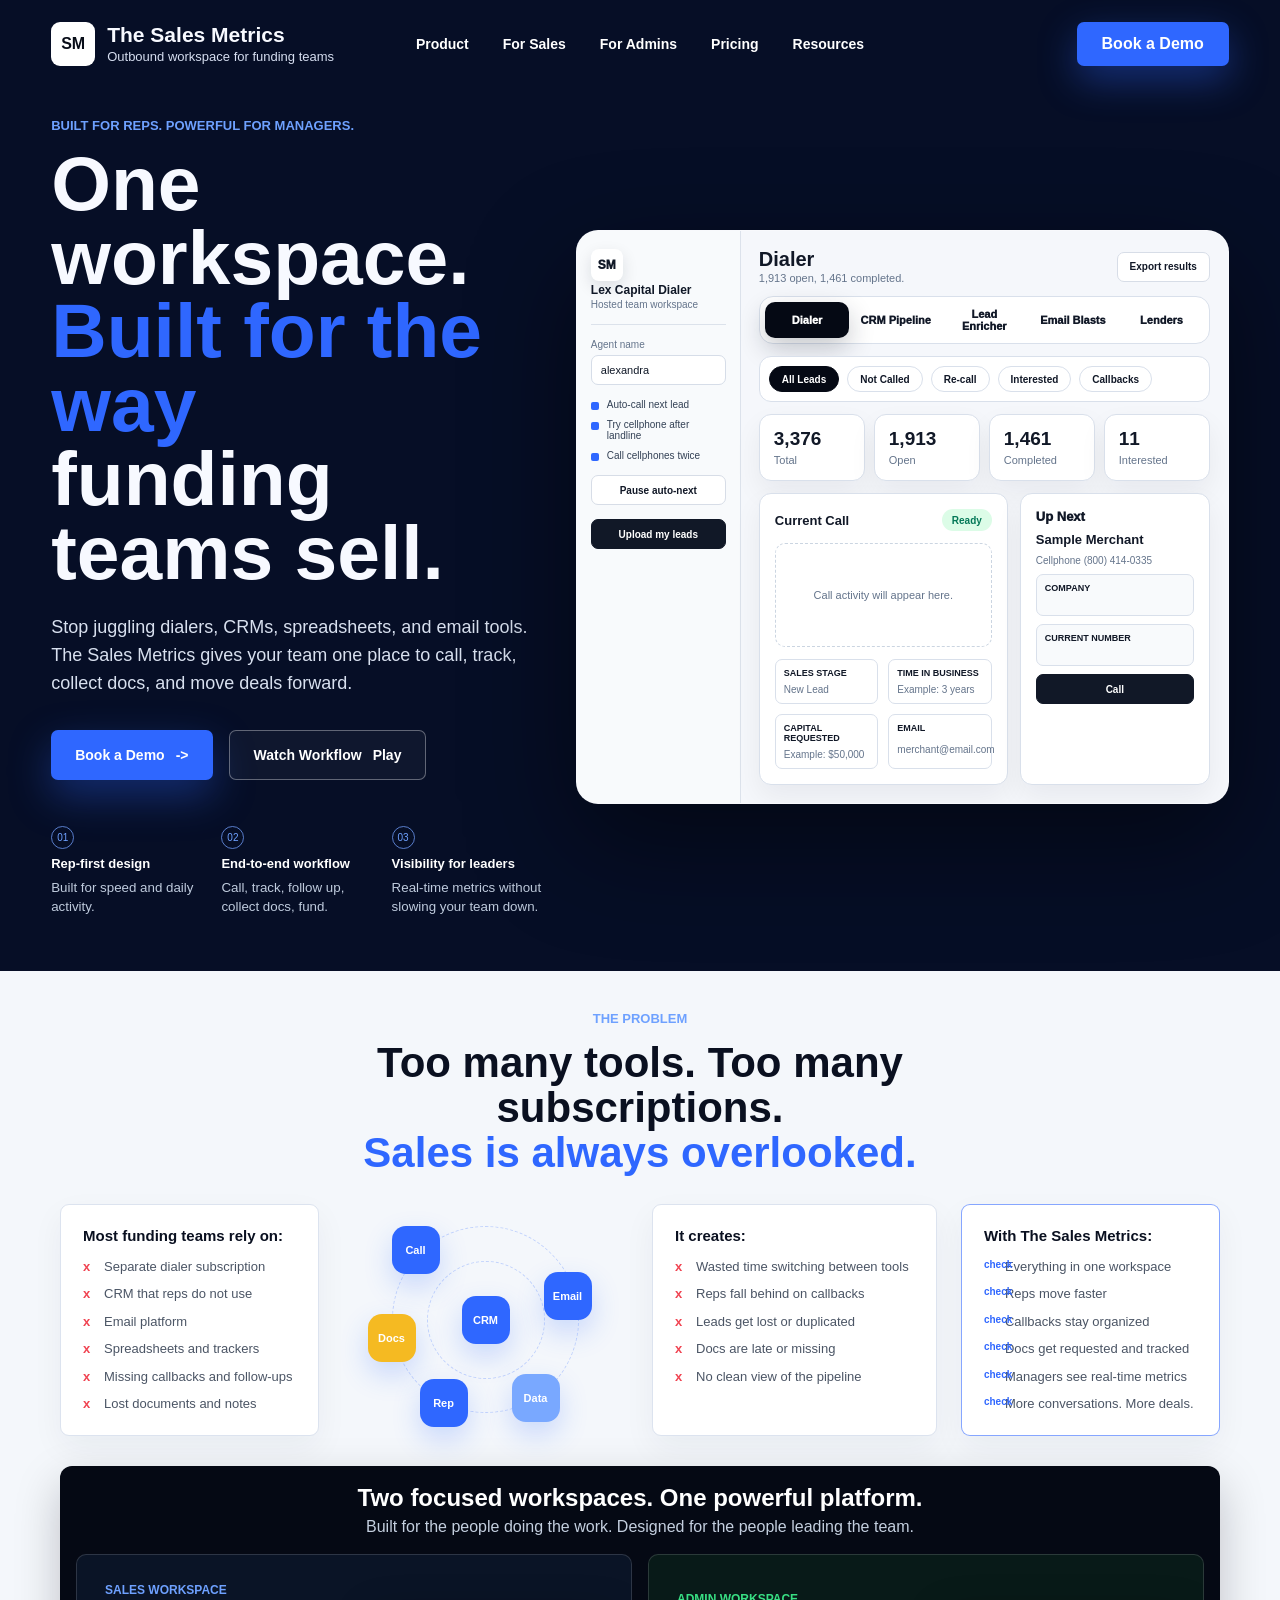
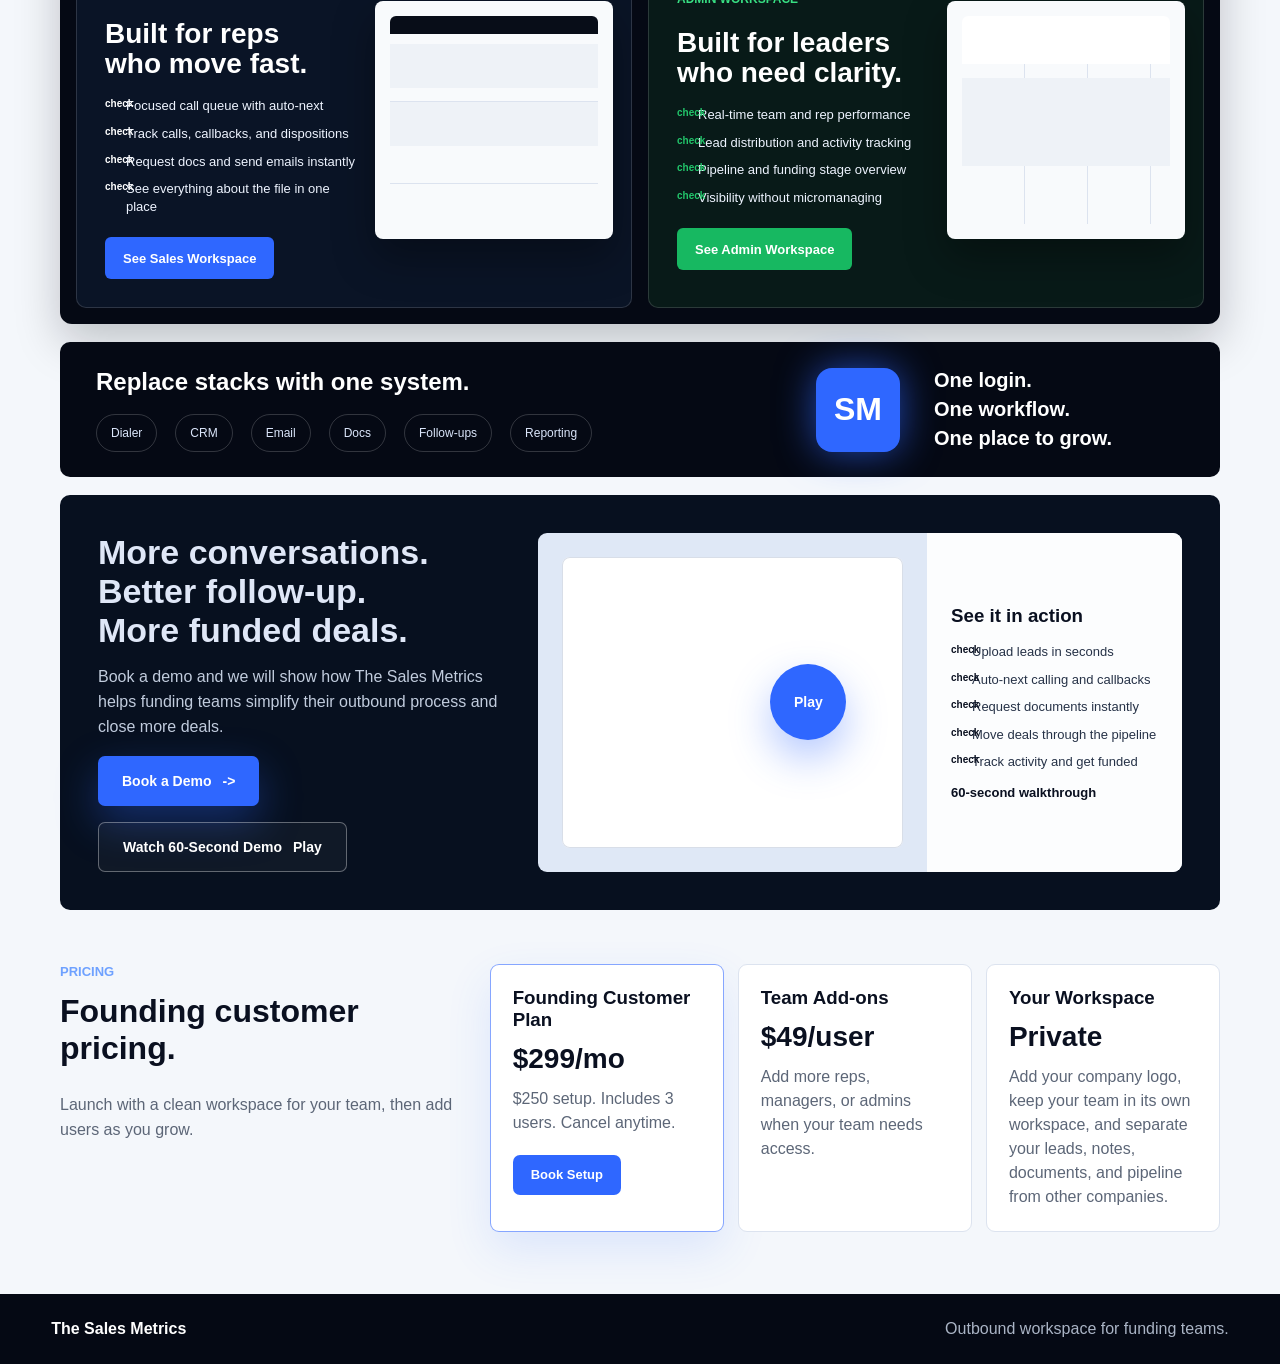
==== commit 9b0669b4: "Add files via upload" ====
--- a/index.html
+++ b/index.html
@@ -350,9 +350,9 @@
         body: `
           <div class="preview-panel table-panel">
             <div class="panel-title"><strong>Lender Book</strong><span>Shared</span></div>
-            <div class="preview-row"><strong>Vital Cap</strong><span>A Lenders</span><button type="button">Select</button></div>
-            <div class="preview-row"><strong>BCA 247</strong><span>B Lenders</span><button type="button">Select</button></div>
-            <div class="preview-row"><strong>LCF Group</strong><span>B-to-C Lenders</span><button type="button">Select</button></div>
+            <div class="preview-row"><strong>Lender 1</strong><span>A Lenders</span><button type="button">Select</button></div>
+            <div class="preview-row"><strong>Lender 2</strong><span>B Lenders</span><button type="button">Select</button></div>
+            <div class="preview-row"><strong>Lender 3</strong><span>B-to-C Lenders</span><button type="button">Select</button></div>
           </div>`
       }
     };
--- a/styles.css
+++ b/styles.css
@@ -194,7 +194,7 @@
   border-radius: 22px;
   background: #f5f7fb;
   box-shadow: 0 38px 110px rgba(0, 0, 0, .48);
-  transform: rotate(1.4deg);
+  transform: none;
 }
 .preview-rail {
   display: grid;
